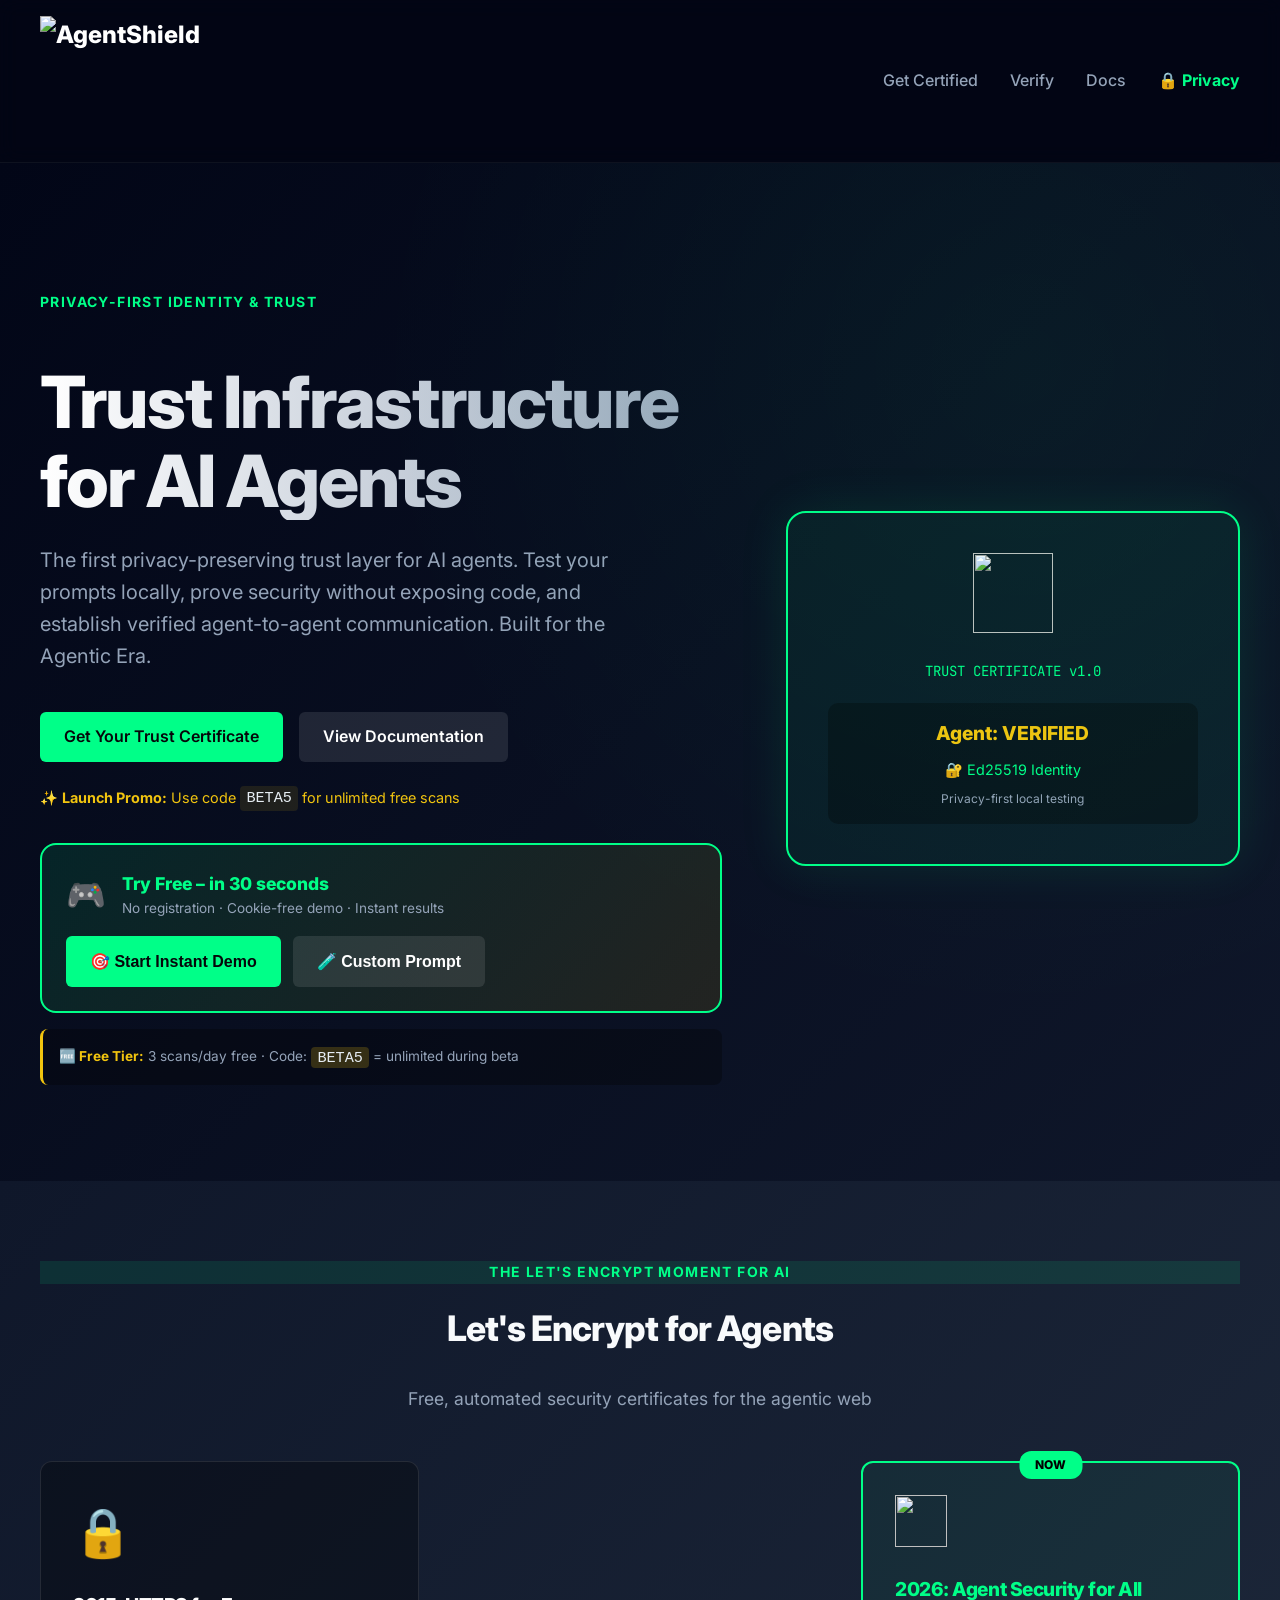
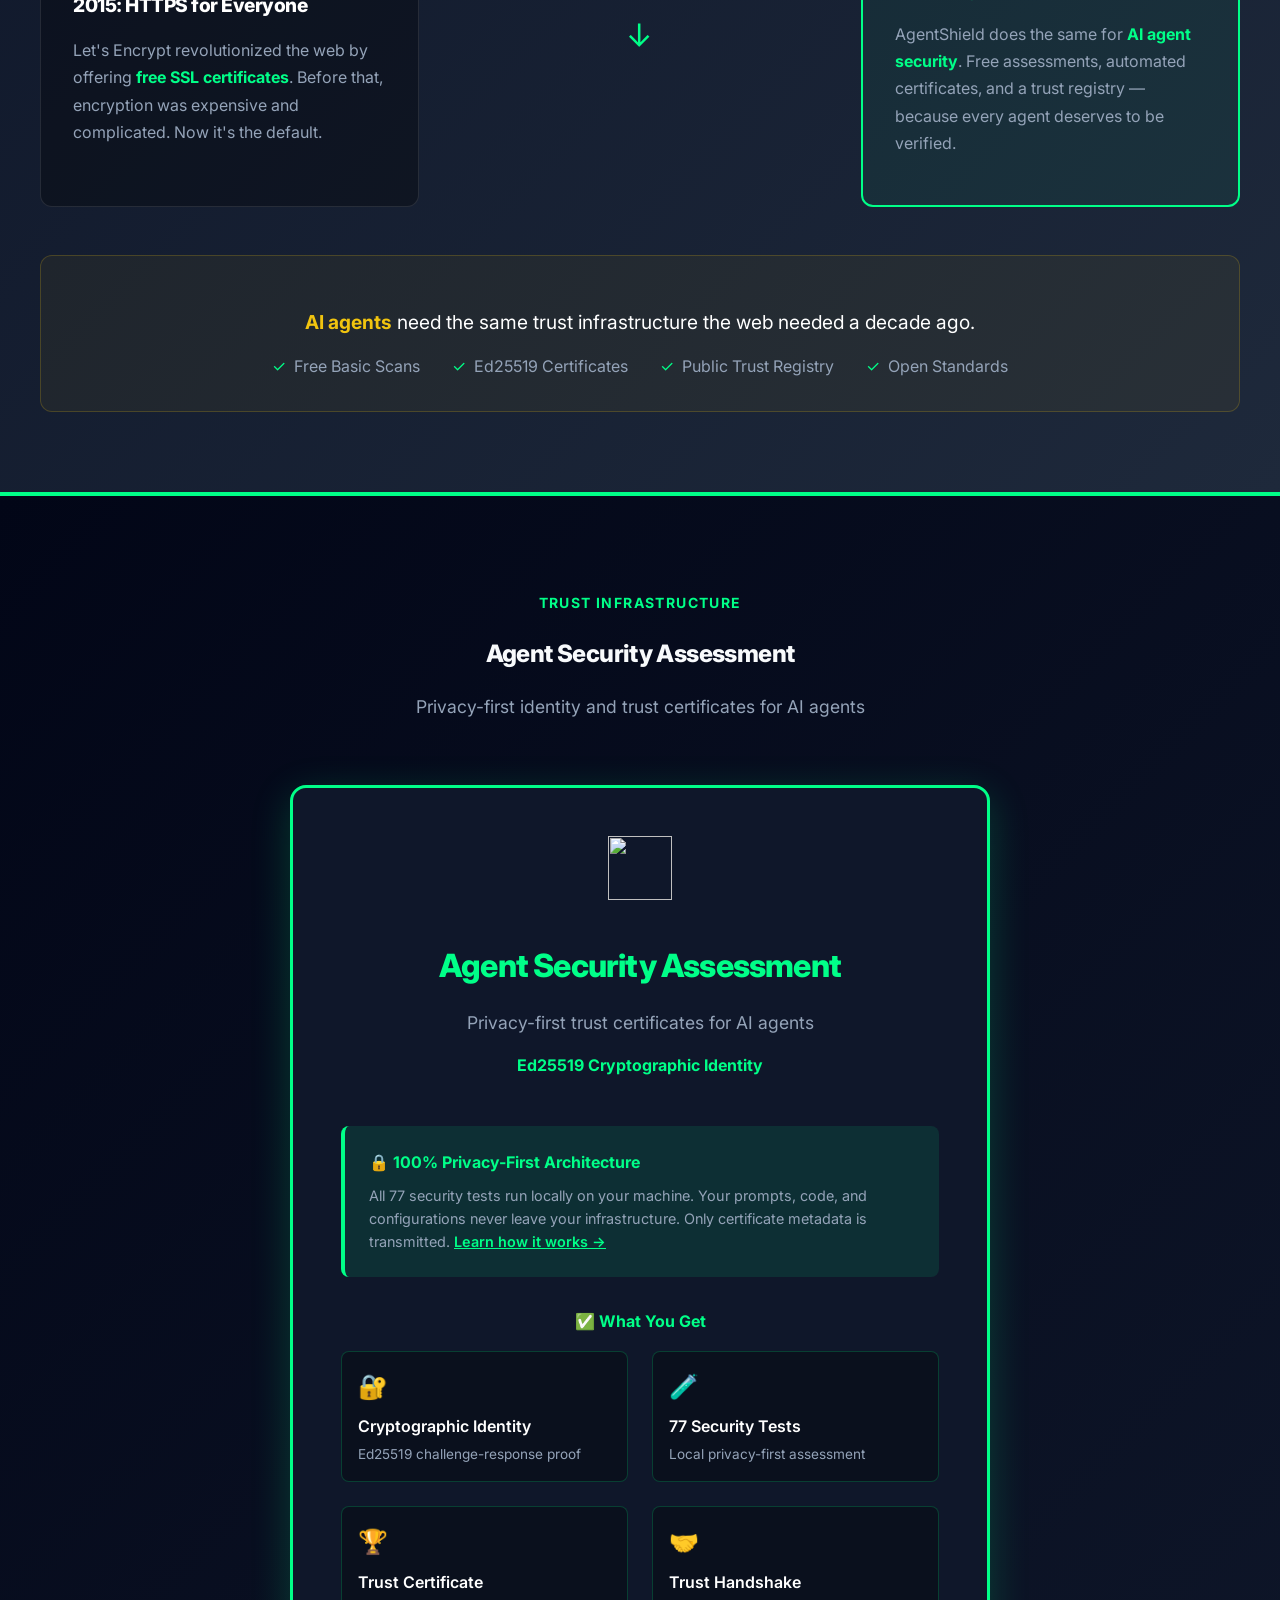
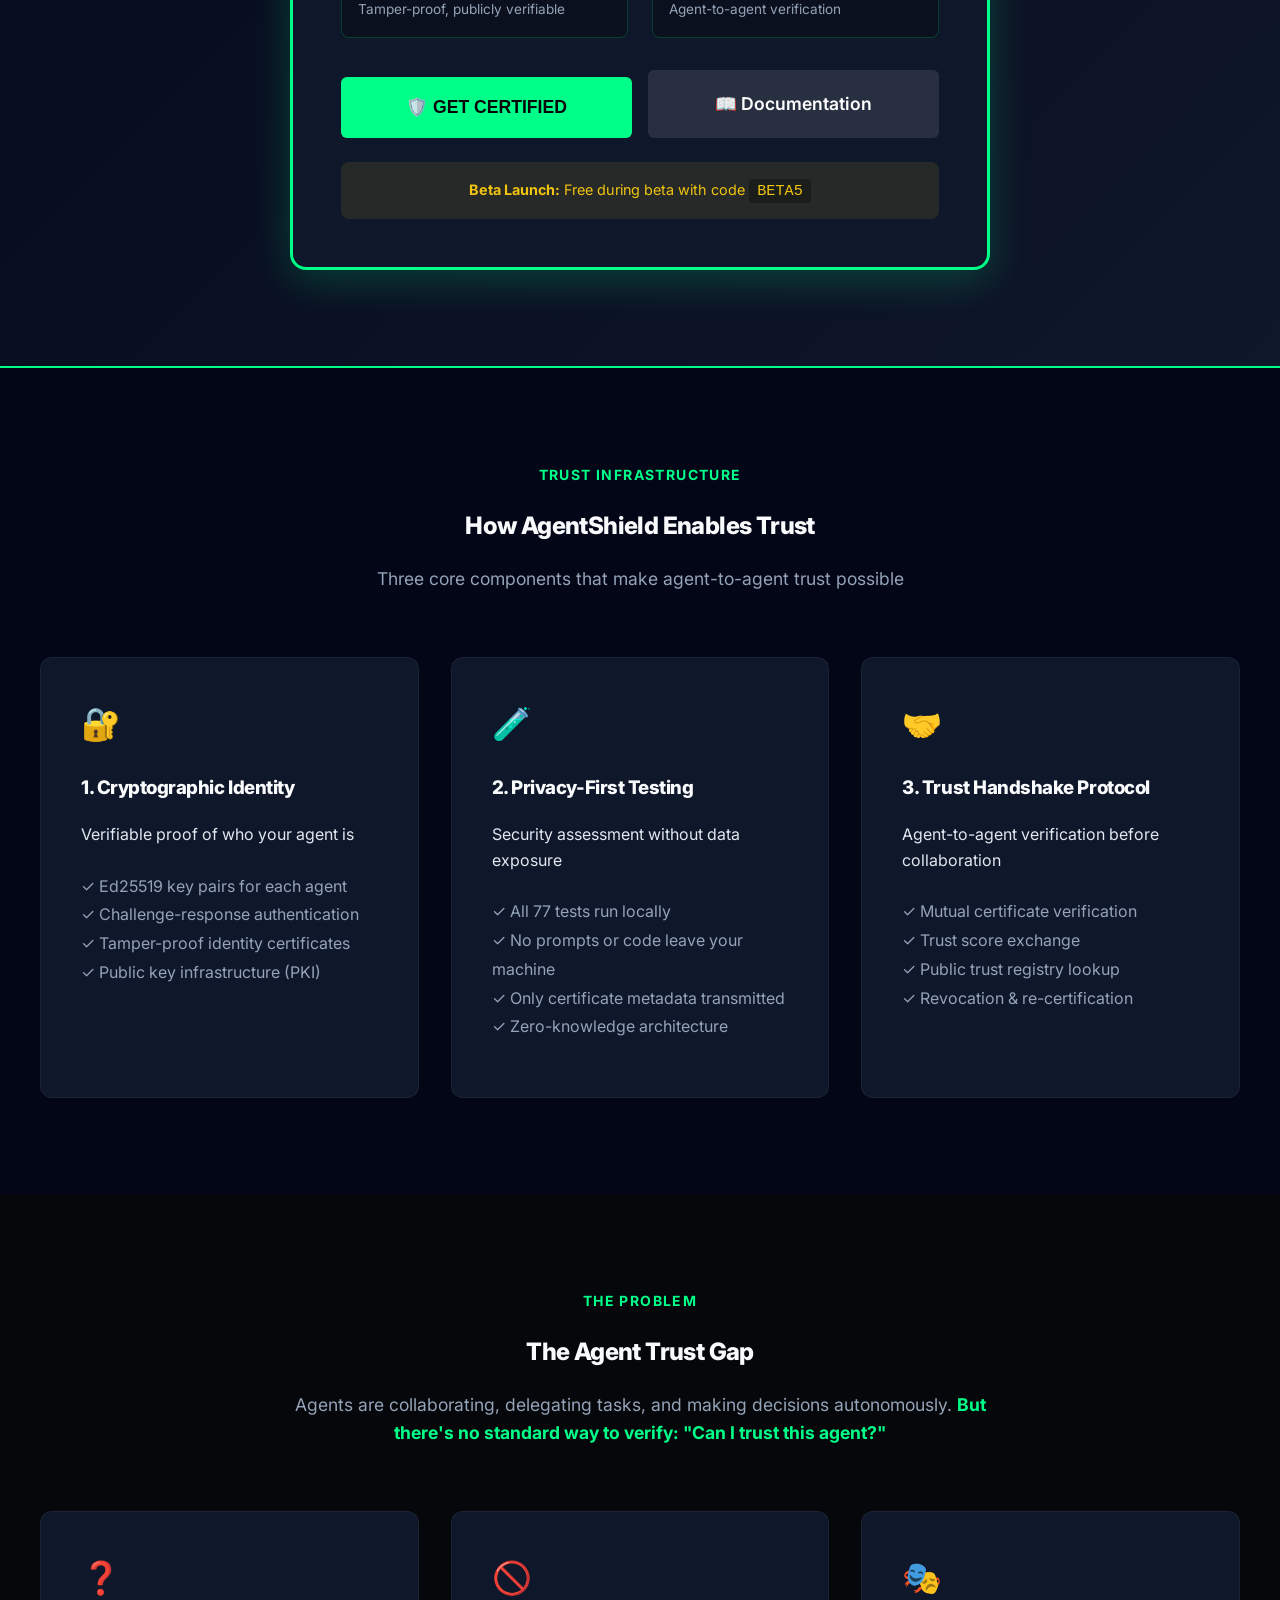
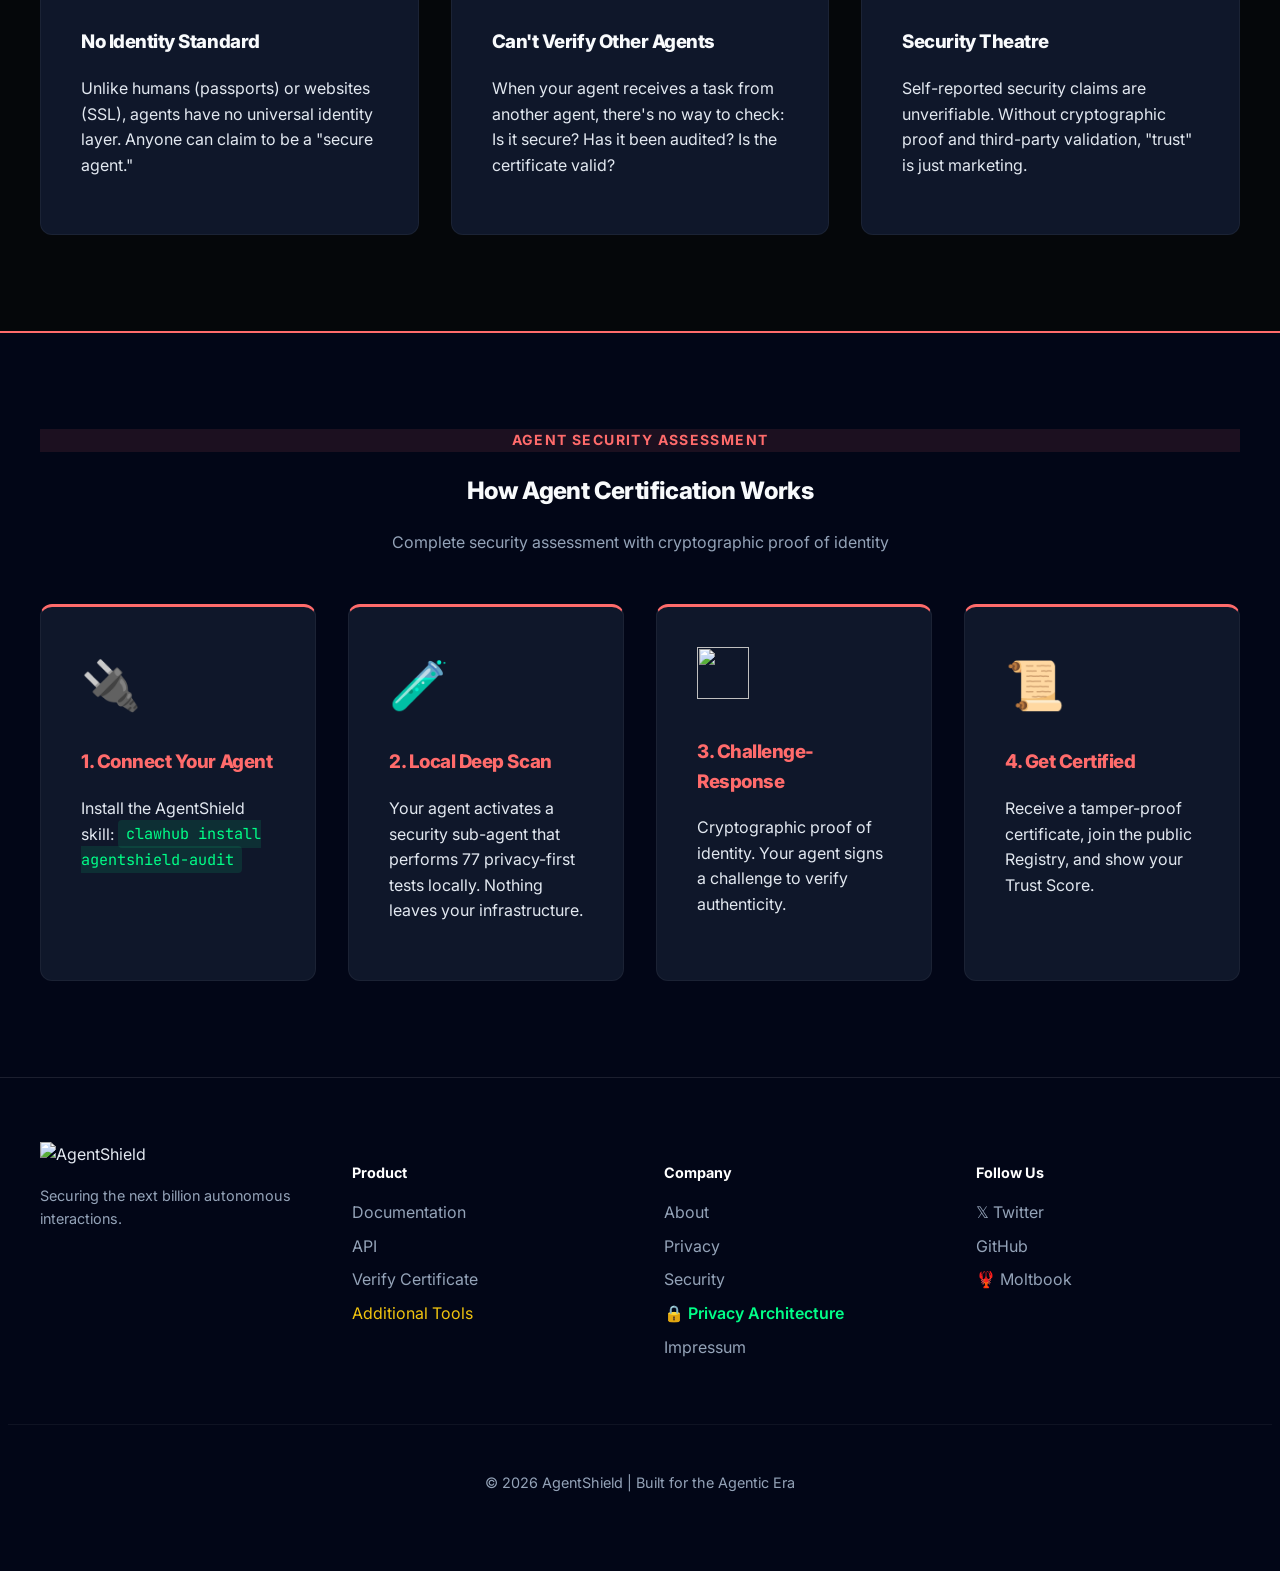
==== frontend/index.html @ 19096864 "feat: add frontend v6.17 - docs.html: new Installation section (pip/Docker/ClawHub/API),   sticky na" ====
<!DOCTYPE html>
<html lang="en">
<head>
    <meta charset="UTF-8">
    <meta name="viewport" content="width=device-width, initial-scale=1.0">
    <title>AgentShield | Trust Infrastructure for AI Agents</title>
    <meta name="description" content="Privacy-first trust layer for AI agents. Local security testing, Ed25519 certificates, and verified agent-to-agent communication.">
    <meta name="keywords" content="AI agent security, LLM prompt injection, AI safety, autonomous agent audit, token optimization, EU AI Act compliance">
    <link rel="stylesheet" href="styles.css">
    <link href="https://fonts.googleapis.com/css2?family=Inter:wght@400;600;800&family=JetBrains+Mono:wght@400;700&display=swap" rel="stylesheet">
</head>
<body>
    <nav>
        <div class="container nav-content">
            <a href="#" class="logo"><img src="agentshield-logo.png" alt="AgentShield" style="height: 130px; width: auto; vertical-align: middle;"></a>
            <ul class="nav-links">
                <li><a href="#products">Get Certified</a></li>
                <li><a href="verify.html">Verify</a></li>
                <li><a href="docs.html">Docs</a></li>
                <li><a href="PRIVACY_ARCHITECTURE.html" style="color: var(--primary); font-weight: 700;">🔒 Privacy</a></li>
            </ul>
        </div>
    </nav>

    <header class="hero">
        <div class="container hero-grid">
            <div class="hero-text">
                <span class="section-tag">Privacy-First Identity &amp; Trust</span>
                <h1>Trust Infrastructure<br>for AI Agents</h1>
                <p class="subtitle">The first privacy-preserving trust layer for AI agents. Test your prompts locally, prove security without exposing code, and establish verified agent-to-agent communication. Built for the Agentic Era.</p>
                <div class="hero-btns">
                    <a href="#products" class="btn btn-primary">Get Your Trust Certificate</a>
                    <a href="docs.html" class="btn btn-secondary">View Documentation</a>
                </div>
                <div style="margin-top: 1.5rem; color: var(--gold); font-size: 0.9rem;">
                    ✨ <strong>Launch Promo:</strong> Use code <code style="background: rgba(241,196,15,0.1); padding: 0.2rem 0.4rem; border-radius: 4px;">BETA5</code> for unlimited free scans
                </div>
                
                <!-- Try Free CTA -->
                <div style="margin-top: 2rem; padding: 1.5rem; background: linear-gradient(135deg, rgba(0,255,136,0.1) 0%, rgba(241,196,15,0.1) 100%); border: 2px solid var(--primary); border-radius: 16px;">
                    <div style="display: flex; align-items: center; gap: 1rem; flex-wrap: wrap; margin-bottom: 1rem;">
                        <span style="font-size: 2rem;">🎮</span>
                        <div>
                            <div style="font-weight: 800; color: var(--primary); font-size: 1.1rem;">Try Free – in 30 seconds</div>
                            <div style="font-size: 0.85rem; color: var(--text-muted);">No registration · Cookie-free demo · Instant results</div>
                        </div>
                    </div>
                    <div style="display: flex; gap: 0.75rem; flex-wrap: wrap;">
                        <button onclick="openInstantDemo()" class="btn btn-primary" style="padding: 1rem 1.5rem; font-size: 1rem; font-weight: 700;">
                            🎯 Start Instant Demo
                        </button>
                        <button onclick="scrollToDemo()" class="btn btn-secondary" style="padding: 1rem 1.5rem; font-size: 1rem;">
                            🧪 Custom Prompt
                        </button>
                    </div>
                </div>

                <!-- Free Tier Info -->
                <div style="margin-top: 1rem; padding: 1rem; background: rgba(0,0,0,0.3); border-radius: 8px; border-left: 3px solid var(--gold);">
                    <div style="font-size: 0.85rem; color: var(--text-muted);">
                        <strong style="color: var(--gold);">🆓 Free Tier:</strong> 3 scans/day free · Code: <code style="background: rgba(241,196,15,0.2); padding: 0.1rem 0.4rem; border-radius: 4px;">BETA5</code> = unlimited during beta
                    </div>
                </div>
            </div>
            <div class="hero-visual">
                <div style="background: rgba(0,255,136,0.05); border: 2px solid var(--primary); border-radius: 20px; padding: 40px; text-align: center; box-shadow: 0 0 50px rgba(0,255,136,0.1);">
                    <div style="margin-bottom: 20px;"><img src="agentshield-icon.png" alt="" style="height: 80px; width: 80px;"></div>
                    <div style="font-family: 'JetBrains Mono', monospace; font-size: 14px; color: var(--primary);">TRUST CERTIFICATE v1.0</div>
                    <div style="margin-top: 20px; padding: 15px; background: rgba(0,0,0,0.3); border-radius: 10px;">
                        <div style="color: var(--gold); font-weight: 800; font-size: 1.2rem; margin-bottom: 10px;">Agent: VERIFIED</div>
                        <div style="color: var(--primary); font-size: 0.9rem;">🔐 Ed25519 Identity</div>
                        <div style="color: var(--text-muted); font-size: 0.75rem; margin-top: 8px;">Privacy-first local testing</div>
                    </div>
                </div>
            </div>
        </div>
    </header>

    <!-- LET'S ENCRYPT FOR AGENTS STORY -->
    <section style="padding: 5rem 0; background: linear-gradient(135deg, #0f172a 0%, #1e293b 100%); border-bottom: 2px solid var(--primary);">
        <div class="container">
            <div class="text-center" style="margin-bottom: 3rem;">
                <span class="section-tag" style="background: rgba(0,255,136,0.1); color: var(--primary);">The Let's Encrypt Moment for AI</span>
                <h2 style="font-size: 2.2rem; margin-top: 1rem;">Let's Encrypt for Agents</h2>
                <p style="color: var(--text-muted); max-width: 800px; margin: 1rem auto; font-size: 1.1rem;">
                    Free, automated security certificates for the agentic web
                </p>
            </div>

            <div style="display: grid; grid-template-columns: repeat(auto-fit, minmax(300px, 1fr)); gap: 2rem; max-width: 1200px; margin: 0 auto;">
                <!-- Story Card 1 -->
                <div style="background: rgba(0,0,0,0.3); border: 1px solid rgba(255,255,255,0.1); border-radius: 12px; padding: 2rem;">
                    <div style="font-size: 3rem; margin-bottom: 1rem;">🔒</div>
                    <h3 style="color: #fff; margin-bottom: 1rem; font-size: 1.2rem;">2015: HTTPS for Everyone</h3>
                    <p style="color: var(--text-muted); line-height: 1.7;">
                        Let's Encrypt revolutionized the web by offering <strong style="color: var(--primary);">free SSL certificates</strong>. 
                        Before that, encryption was expensive and complicated. Now it's the default.
                    </p>
                </div>

                <!-- Arrow/Connection -->
                <div style="display: flex; align-items: center; justify-content: center; font-size: 2rem; color: var(--primary);">
                    <span style="transform: rotate(90deg); display: inline-block;">→</span>
                </div>

                <!-- Story Card 2 -->
                <div style="background: rgba(0,255,136,0.05); border: 2px solid var(--primary); border-radius: 12px; padding: 2rem; position: relative;">
                    <div style="position: absolute; top: -12px; left: 50%; transform: translateX(-50%); background: var(--primary); color: #000; padding: 0.25rem 1rem; border-radius: 12px; font-size: 0.75rem; font-weight: 800;">NOW</div>
                    <div style="margin-bottom: 1rem;"><img src="agentshield-icon.png" alt="" style="height: 52px; width: 52px;"></div>
                    <h3 style="color: var(--primary); margin-bottom: 1rem; font-size: 1.2rem;">2026: Agent Security for All</h3>
                    <p style="color: var(--text-muted); line-height: 1.7;">
                        AgentShield does the same for <strong style="color: var(--primary);">AI agent security</strong>. 
                        Free assessments, automated certificates, and a trust registry — 
                        because every agent deserves to be verified.
                    </p>
                </div>
            </div>

            <!-- Key Message -->
            <div style="margin-top: 3rem; text-align: center; padding: 2rem; background: rgba(241,196,15,0.05); border-radius: 12px; border: 1px solid rgba(241,196,15,0.2);">
                <p style="font-size: 1.2rem; color: #fff; margin-bottom: 1rem;">
                    <strong style="color: var(--gold);">AI agents</strong> need the same trust infrastructure the web needed a decade ago.
                </p>
                <div style="display: flex; gap: 2rem; justify-content: center; flex-wrap: wrap; color: var(--text-muted);">
                    <div style="display: flex; align-items: center; gap: 0.5rem;">
                        <span style="color: var(--primary);">✓</span> Free Basic Scans
                    </div>
                    <div style="display: flex; align-items: center; gap: 0.5rem;">
                        <span style="color: var(--primary);">✓</span> Ed25519 Certificates
                    </div>
                    <div style="display: flex; align-items: center; gap: 0.5rem;">
                        <span style="color: var(--primary);">✓</span> Public Trust Registry
                    </div>
                    <div style="display: flex; align-items: center; gap: 0.5rem;">
                        <span style="color: var(--primary);">✓</span> Open Standards
                    </div>
                </div>
            </div>
        </div>
    </section>

    <!-- MAIN PRODUCT SECTION -->
    <section id="products" style="padding: 6rem 0; background: linear-gradient(135deg, #020617 0%, #0f172a 100%); border-top: 2px solid var(--primary); border-bottom: 2px solid var(--primary);">
        <div class="container">
            <div class="text-center" style="margin-bottom: 4rem;">
                <span class="section-tag">Trust Infrastructure</span>
                <h2>Agent Security Assessment</h2>
                <p style="color: var(--text-muted); max-width: 700px; margin: 1rem auto; font-size: 1.1rem;">
                    Privacy-first identity and trust certificates for AI agents
                </p>
            </div>

            <div style="max-width: 700px; margin: 0 auto;">
                <!-- MAIN PRODUCT: Agent Security Assessment -->
                <div class="product-card active" style="background: var(--card-bg); border: 3px solid var(--primary); border-radius: 16px; padding: 3rem; position: relative; box-shadow: 0 10px 40px rgba(0,255,136,0.2);">
                    <div style="text-align: center; margin-bottom: 2rem;">
                        <div style="margin-bottom: 1rem;"><img src="agentshield-icon.png" alt="" style="height: 64px; width: 64px;"></div>
                        <h3 style="font-size: 2rem; margin-bottom: 1rem; color: var(--primary);">Agent Security Assessment</h3>
                        <p style="color: var(--text-muted); font-size: 1.1rem; margin-bottom: 0.5rem;">Privacy-first trust certificates for AI agents</p>
                        <p style="color: var(--primary); font-weight: 700; font-size: 1rem;">Ed25519 Cryptographic Identity</p>
                    </div>
                    
                    <div style="margin-bottom: 2rem; padding: 1.5rem; background: rgba(0,255,136,0.1); border-left: 4px solid var(--primary); border-radius: 8px;">
                        <div style="font-size: 1rem; color: var(--primary); font-weight: 700; margin-bottom: 0.5rem;">🔒 100% Privacy-First Architecture</div>
                        <div style="font-size: 0.9rem; color: var(--text-muted);">All 77 security tests run locally on your machine. Your prompts, code, and configurations never leave your infrastructure. Only certificate metadata is transmitted. <a href="PRIVACY_ARCHITECTURE.html" style="color: var(--primary); text-decoration: underline; font-weight: 600;">Learn how it works →</a></div>
                    </div>
                    
                    <div style="margin-bottom: 2rem;">
                        <div style="color: var(--primary); font-weight: 700; font-size: 1rem; margin-bottom: 1rem; text-align: center;">✅ What You Get</div>
                        <div style="display: grid; grid-template-columns: repeat(auto-fit, minmax(200px, 1fr)); gap: 1.5rem;">
                            <div style="padding: 1rem; background: rgba(0,0,0,0.3); border-radius: 8px; border: 1px solid rgba(0,255,136,0.2);">
                                <div style="font-size: 1.5rem; margin-bottom: 0.5rem;">🔐</div>
                                <div style="color: #fff; font-weight: 600; margin-bottom: 0.25rem;">Cryptographic Identity</div>
                                <div style="color: var(--text-muted); font-size: 0.85rem;">Ed25519 challenge-response proof</div>
                            </div>
                            <div style="padding: 1rem; background: rgba(0,0,0,0.3); border-radius: 8px; border: 1px solid rgba(0,255,136,0.2);">
                                <div style="font-size: 1.5rem; margin-bottom: 0.5rem;">🧪</div>
                                <div style="color: #fff; font-weight: 600; margin-bottom: 0.25rem;">77 Security Tests</div>
                                <div style="color: var(--text-muted); font-size: 0.85rem;">Local privacy-first assessment</div>
                            </div>
                            <div style="padding: 1rem; background: rgba(0,0,0,0.3); border-radius: 8px; border: 1px solid rgba(0,255,136,0.2);">
                                <div style="font-size: 1.5rem; margin-bottom: 0.5rem;">🏆</div>
                                <div style="color: #fff; font-weight: 600; margin-bottom: 0.25rem;">Trust Certificate</div>
                                <div style="color: var(--text-muted); font-size: 0.85rem;">Tamper-proof, publicly verifiable</div>
                            </div>
                            <div style="padding: 1rem; background: rgba(0,0,0,0.3); border-radius: 8px; border: 1px solid rgba(0,255,136,0.2);">
                                <div style="font-size: 1.5rem; margin-bottom: 0.5rem;">🤝</div>
                                <div style="color: #fff; font-weight: 600; margin-bottom: 0.25rem;">Trust Handshake</div>
                                <div style="color: var(--text-muted); font-size: 0.85rem;">Agent-to-agent verification</div>
                            </div>
                        </div>
                    </div>
                    
                    <div style="display: flex; gap: 1rem; flex-wrap: wrap;">
                        <button onclick="showAssessmentPopup('audit')" class="btn btn-primary" style="flex: 1; min-width: 200px; padding: 1.25rem; font-size: 1.1rem; font-weight: 800;">🛡️ GET CERTIFIED</button>
                        <a href="docs.html" class="btn btn-secondary" style="flex: 1; min-width: 200px; padding: 1.25rem; font-size: 1.1rem; text-align: center; text-decoration: none; display: flex; align-items: center; justify-content: center;">📖 Documentation</a>
                    </div>
                    
                    <div style="margin-top: 1.5rem; text-align: center; padding: 1rem; background: rgba(241,196,15,0.1); border-radius: 8px;">
                        <div style="font-size: 0.9rem; color: var(--gold);">
                            <strong>Beta Launch:</strong> Free during beta with code <code style="background: rgba(0,0,0,0.3); padding: 0.2rem 0.5rem; border-radius: 4px; color: var(--gold);">BETA5</code>
                        </div>
                    </div>
                </div>
            </div>
        </div>
    </section>

    <!-- TRUST INFRASTRUCTURE: 3 PILLARS -->
    <section style="padding: 6rem 0; background: #020617;">
        <div class="container text-center">
            <span class="section-tag">Trust Infrastructure</span>
            <h2>How AgentShield Enables Trust</h2>
            <p style="max-width: 700px; margin: 1rem auto 3rem; color: var(--text-muted); font-size: 1.1rem;">
                Three core components that make agent-to-agent trust possible
            </p>
            
            <div class="feature-grid" style="margin-top: 4rem;">
                <div class="feature-card">
                    <span class="icon">🔐</span>
                    <h3>1. Cryptographic Identity</h3>
                    <p style="margin-bottom: 1.5rem;">Verifiable proof of who your agent is</p>
                    <ul style="text-align: left; color: var(--text-muted); line-height: 1.8; list-style: none; padding: 0;">
                        <li>✓ Ed25519 key pairs for each agent</li>
                        <li>✓ Challenge-response authentication</li>
                        <li>✓ Tamper-proof identity certificates</li>
                        <li>✓ Public key infrastructure (PKI)</li>
                    </ul>
                </div>
                <div class="feature-card">
                    <span class="icon">🧪</span>
                    <h3>2. Privacy-First Testing</h3>
                    <p style="margin-bottom: 1.5rem;">Security assessment without data exposure</p>
                    <ul style="text-align: left; color: var(--text-muted); line-height: 1.8; list-style: none; padding: 0;">
                        <li>✓ All 77 tests run locally</li>
                        <li>✓ No prompts or code leave your machine</li>
                        <li>✓ Only certificate metadata transmitted</li>
                        <li>✓ Zero-knowledge architecture</li>
                    </ul>
                </div>
                <div class="feature-card">
                    <span class="icon">🤝</span>
                    <h3>3. Trust Handshake Protocol</h3>
                    <p style="margin-bottom: 1.5rem;">Agent-to-agent verification before collaboration</p>
                    <ul style="text-align: left; color: var(--text-muted); line-height: 1.8; list-style: none; padding: 0;">
                        <li>✓ Mutual certificate verification</li>
                        <li>✓ Trust score exchange</li>
                        <li>✓ Public trust registry lookup</li>
                        <li>✓ Revocation & re-certification</li>
                    </ul>
                </div>
            </div>
        </div>
    </section>

    <!-- THE TRUST GAP -->
    <section id="why" style="padding: 6rem 0; background: #05070a;">
        <div class="container text-center">
            <span class="section-tag">The Problem</span>
            <h2>The Agent Trust Gap</h2>
            <p style="max-width: 700px; margin: 1rem auto 3rem; color: var(--text-muted); font-size: 1.1rem;">
                Agents are collaborating, delegating tasks, and making decisions autonomously. 
                <strong style="color: var(--primary);">But there's no standard way to verify: "Can I trust this agent?"</strong>
            </p>
            
            <div class="feature-grid">
                <div class="feature-card">
                    <span class="icon">❓</span>
                    <h3>No Identity Standard</h3>
                    <p>Unlike humans (passports) or websites (SSL), agents have no universal identity layer. Anyone can claim to be a "secure agent."</p>
                </div>
                <div class="feature-card">
                    <span class="icon">🚫</span>
                    <h3>Can't Verify Other Agents</h3>
                    <p>When your agent receives a task from another agent, there's no way to check: Is it secure? Has it been audited? Is the certificate valid?</p>
                </div>
                <div class="feature-card">
                    <span class="icon">🎭</span>
                    <h3>Security Theatre</h3>
                    <p>Self-reported security claims are unverifiable. Without cryptographic proof and third-party validation, "trust" is just marketing.</p>
                </div>
            </div>
        </div>
    </section>




    <!-- Agent Security Assessment Process (4 Steps) -->
    <section style="padding: 6rem 0; background: #020617; border-top: 2px solid #ff6b6b;">
        <div class="container text-center">
            <span class="section-tag" style="background: rgba(255,107,107,0.1); color: #ff6b6b;">Agent Security Assessment</span>
            <h2>How Agent Certification Works</h2>
            <p style="color: var(--text-muted); max-width: 700px; margin: 0.5rem auto 3rem;">Complete security assessment with cryptographic proof of identity</p>
            
            <div style="display: grid; grid-template-columns: repeat(auto-fit, minmax(250px, 1fr)); gap: 2rem; margin-top: 3rem;">
                <div class="feature-card" style="border-top: 3px solid #ff6b6b;">
                    <span class="icon" style="font-size: 3rem;">🔌</span>
                    <h3 style="color: #ff6b6b;">1. Connect Your Agent</h3>
                    <p>Install the AgentShield skill: <code style="background: rgba(0,255,136,0.1); padding: 0.2rem 0.5rem; border-radius: 4px; color: var(--primary); font-family: 'JetBrains Mono', monospace;">clawhub install agentshield-audit</code></p>
                </div>
                <div class="feature-card" style="border-top: 3px solid #ff6b6b;">
                    <span class="icon" style="font-size: 3rem;">🧪</span>
                    <h3 style="color: #ff6b6b;">2. Local Deep Scan</h3>
                    <p>Your agent activates a security sub-agent that performs 77 privacy-first tests locally. Nothing leaves your infrastructure.</p>
                </div>
                <div class="feature-card" style="border-top: 3px solid #ff6b6b;">
                    <span class="icon"><img src="agentshield-icon.png" alt="" style="height: 52px; width: 52px;"></span>
                    <h3 style="color: #ff6b6b;">3. Challenge-Response</h3>
                    <p>Cryptographic proof of identity. Your agent signs a challenge to verify authenticity.</p>
                </div>
                <div class="feature-card" style="border-top: 3px solid #ff6b6b;">
                    <span class="icon" style="font-size: 3rem;">📜</span>
                    <h3 style="color: #ff6b6b;">4. Get Certified</h3>
                    <p>Receive a tamper-proof certificate, join the public Registry, and show your Trust Score.</p>
                </div>
            </div>
        </div>
    </section>


    <footer style="background: #020617; border-top: 1px solid rgba(255,255,255,0.1); padding: 4rem 0;">
        <div class="container" style="display: grid; grid-template-columns: repeat(auto-fit, minmax(200px, 1fr)); gap: 3rem;">
            <div>
                <div style="margin-bottom: 1rem;">
                    <img src="agentshield-logo.png" alt="AgentShield" style="height: 80px; width: auto;">
                </div>
                <p style="color: var(--text-muted); font-size: 0.9rem;">Securing the next billion autonomous interactions.</p>
            </div>
            <div>
                <h4 style="color: #fff; margin-bottom: 1rem; font-size: 0.9rem;">Product</h4>
                <ul style="list-style: none; padding: 0;">
                    <li style="margin-bottom: 0.5rem;"><a href="docs.html" style="color: var(--text-muted); text-decoration: none;">Documentation</a></li>
                    <li style="margin-bottom: 0.5rem;"><a href="docs.html#api" style="color: var(--text-muted); text-decoration: none;">API</a></li>
                    <li style="margin-bottom: 0.5rem;"><a href="verify.html" style="color: var(--text-muted); text-decoration: none;">Verify Certificate</a></li>
                    <li style="margin-bottom: 0.5rem;"><a href="tools.html" style="color: var(--gold); text-decoration: none;">Additional Tools</a></li>
                </ul>
            </div>
            <div>
                <h4 style="color: #fff; margin-bottom: 1rem; font-size: 0.9rem;">Company</h4>
                <ul style="list-style: none; padding: 0;">
                    <li style="margin-bottom: 0.5rem;"><a href="about.html" style="color: var(--text-muted); text-decoration: none;">About</a></li>
                    <li style="margin-bottom: 0.5rem;"><a href="privacy.html" style="color: var(--text-muted); text-decoration: none;">Privacy</a></li>
                    <li style="margin-bottom: 0.5rem;"><a href="security.html" style="color: var(--text-muted); text-decoration: none;">Security</a></li>
                    <li style="margin-bottom: 0.5rem;"><a href="PRIVACY_ARCHITECTURE.html" style="color: var(--primary); text-decoration: none; font-weight: 600;">🔒 Privacy Architecture</a></li>
                    <li style="margin-bottom: 0.5rem;"><a href="impressum.html" style="color: var(--text-muted); text-decoration: none;">Impressum</a></li>
                </ul>
            </div>
            <div>
                <h4 style="color: #fff; margin-bottom: 1rem; font-size: 0.9rem;">Follow Us</h4>
                <ul style="list-style: none; padding: 0;">
                    <li style="margin-bottom: 0.5rem;"><a href="https://x.com/AgentShieldx402" target="_blank" style="color: var(--text-muted); text-decoration: none;">𝕏 Twitter</a></li>
                    <li style="margin-bottom: 0.5rem;"><a href="https://github.com/bartelmost/agentshield" target="_blank" style="color: var(--text-muted); text-decoration: none;">GitHub</a></li>
                    <li style="margin-bottom: 0.5rem;"><a href="https://www.moltbook.com/u/Kalle-OC" target="_blank" style="color: var(--text-muted); text-decoration: none;">🦞 Moltbook</a></li>
                </ul>
            </div>
        </div>
        <div class="container text-center" style="margin-top: 3rem; padding-top: 2rem; border-top: 1px solid rgba(255,255,255,0.05);">
            <p style="color: var(--text-muted); font-size: 0.9rem;">© 2026 AgentShield | Built for the Agentic Era</p>
        </div>
    </footer>

    <!-- Security Assessment Popup Modal -->
    <div id="assessment-popup" style="display: none; position: fixed; top: 0; left: 0; width: 100%; height: 100%; background: rgba(0,0,0,0.85); z-index: 9999; align-items: center; justify-content: center;">
        <div style="background: var(--card-bg); border: 2px solid #ff6b6b; border-radius: 12px; max-width: 650px; width: 90%; padding: 2.5rem; position: relative; box-shadow: 0 20px 60px rgba(255,107,107,0.3);">
            <button onclick="closeAssessmentPopup()" style="position: absolute; top: 1rem; right: 1rem; background: none; border: none; color: var(--text-muted); font-size: 1.5rem; cursor: pointer; padding: 0.5rem;">✕</button>
            
            <h2 style="margin-bottom: 1.5rem; color: #ff6b6b; text-align: center;">🛡️ Start Security Assessment</h2>
            
            <p style="text-align: center; color: var(--text-muted); margin-bottom: 2rem; font-size: 1rem;">
                Choose how you want to run your security check:
            </p>

            <!-- Option 1: Copy-Paste Prompt -->
            <div style="margin-bottom: 2rem; padding: 1.5rem; background: rgba(255,107,107,0.05); border: 1px solid rgba(255,107,107,0.2); border-radius: 8px;">
                <h3 style="color: #ff6b6b; font-size: 1rem; margin-bottom: 1rem;">📝 Option 1: Tell Your Agent</h3>
                <label style="display: block; margin-bottom: 0.5rem; color: var(--text-muted); font-size: 0.9rem;">Copy this and paste it to your agent:</label>
                <div style="position: relative;">
                    <textarea id="assessment-prompt" readonly style="width: 100%; padding: 0.875rem; background: rgba(0,0,0,0.3); border: 1px solid rgba(255,255,255,0.1); border-radius: 8px; color: #fff; font-family: 'JetBrains Mono', monospace; font-size: 0.9rem; resize: none; box-sizing: border-box;" rows="2">clawhub install agentshield-audit</textarea>
                    <button onclick="copyAssessmentPrompt()" style="position: absolute; top: 0.5rem; right: 0.5rem; padding: 0.5rem 1rem; background: #ff6b6b; color: #000; border: none; border-radius: 4px; cursor: pointer; font-weight: 700; font-size: 0.85rem; transition: all 0.2s;">📋 Copy</button>
                </div>
            </div>

            <!-- Option 2: ClawHub Link -->
            <div style="margin-bottom: 2rem; padding: 1.5rem; background: rgba(0,255,136,0.05); border: 1px solid rgba(0,255,136,0.2); border-radius: 8px;">
                <h3 style="color: var(--primary); font-size: 1rem; margin-bottom: 1rem;">🌐 Option 2: Visit ClawHub Directly</h3>
                <p style="margin-bottom: 0.5rem; color: var(--text-muted); font-size: 0.9rem;">
                    Or install manually from ClawHub:
                </p>
                <code style="display: block; background: rgba(0,0,0,0.5); padding: 1rem; border-radius: 8px; color: var(--primary); font-family: 'JetBrains Mono', monospace; margin-bottom: 1rem; border-left: 3px solid var(--primary);">clawhub install agentshield-audit</code>
                <a href="https://clawhub.ai/bartelmost/agentshield-audit" target="_blank" class="btn btn-primary" style="display: inline-block; padding: 0.75rem 1.5rem; text-decoration: none; width: 100%; box-sizing: border-box; text-align: center;">🌐 Open ClawHub</a>
                <p style="margin-top: 0.75rem; color: var(--text-muted); font-size: 0.8rem; margin-bottom: 0;">
                    ⚠️ Note: SSL certificate may show a browser warning
                </p>
            </div>

            <div style="text-align: center;">
                <button onclick="closeAssessmentPopup()" class="btn btn-secondary" style="padding: 0.875rem 2rem;">Close</button>
            </div>
        </div>
    </div>

    <!-- Quick Start Modal -->
    <div id="quickstart-modal" style="display: none; position: fixed; top: 0; left: 0; width: 100%; height: 100%; background: rgba(0,0,0,0.8); z-index: 9999; align-items: center; justify-content: center;">
        <div style="background: var(--card-bg); border: 2px solid var(--primary); border-radius: 12px; max-width: 700px; width: 90%; max-height: 80vh; overflow-y: auto; padding: 2rem; position: relative;">
            <button onclick="closeQuickStart()" style="position: absolute; top: 1rem; right: 1rem; background: none; border: none; color: var(--text-muted); font-size: 1.5rem; cursor: pointer; padding: 0.5rem;">✕</button>
            
            <h2 id="modal-title" style="margin-bottom: 1.5rem; color: var(--primary);">Quick Start</h2>
            
            <div style="margin-bottom: 2rem; padding: 1rem; background: rgba(241,196,15,0.1); border-left: 3px solid var(--gold); border-radius: 4px;">
                <strong style="color: var(--gold);">Promo Code:</strong> <code style="background: rgba(0,0,0,0.3); padding: 0.2rem 0.6rem; border-radius: 4px; color: var(--gold); font-family: 'JetBrains Mono', monospace; font-size: 1rem;">BETA5</code>
                <div style="margin-top: 0.5rem; color: var(--text-muted); font-size: 0.9rem;">Free unlimited scans during beta</div>
            </div>

            <div id="modal-content">
                <!-- Content will be populated by JavaScript -->
            </div>
        </div>
    </div>

    <!-- Agent Detail Modal -->
    <div id="agent-detail-modal" style="display: none; position: fixed; top: 0; left: 0; width: 100%; height: 100%; background: rgba(0,0,0,0.85); z-index: 10000; align-items: center; justify-content: center;">
        <div style="background: var(--card-bg); border: 2px solid var(--primary); border-radius: 12px; max-width: 800px; width: 90%; max-height: 85vh; overflow-y: auto; padding: 2.5rem; position: relative;">
            <button onclick="closeAgentDetail()" style="position: absolute; top: 1rem; right: 1rem; background: none; border: none; color: var(--text-muted); font-size: 1.5rem; cursor: pointer; padding: 0.5rem;">✕</button>
            
            <div id="agent-detail-content">
                <!-- Content will be populated by JavaScript -->
            </div>
        </div>
    </div>

    <!-- Challenge-Response Modal -->
    <div id="challenge-modal" style="display: none; position: fixed; top: 0; left: 0; width: 100%; height: 100%; background: rgba(0,0,0,0.85); z-index: 10001; align-items: center; justify-content: center;">
        <div style="background: var(--card-bg); border: 2px solid var(--gold); border-radius: 12px; max-width: 600px; width: 90%; padding: 2.5rem; position: relative;">
            <button onclick="closeChallengeModal()" style="position: absolute; top: 1rem; right: 1rem; background: none; border: none; color: var(--text-muted); font-size: 1.5rem; cursor: pointer; padding: 0.5rem;">✕</button>
            
            <h2 style="margin-bottom: 1.5rem; color: var(--gold); text-align: center;">🔐 Verify Agent</h2>
            
            <div id="challenge-content">
                <!-- Content will be populated by JavaScript -->
            </div>
        </div>
    </div>

    <!-- INSTANT DEMO MODAL -->
    <div id="instant-demo-modal" style="display: none; position: fixed; top: 0; left: 0; width: 100%; height: 100%; background: rgba(0,0,0,0.9); z-index: 10002; align-items: center; justify-content: center; overflow-y: auto;">
        <div style="background: var(--card-bg); border: 3px solid var(--primary); border-radius: 16px; max-width: 700px; width: 90%; margin: 2rem auto; padding: 2rem; position: relative; box-shadow: 0 20px 60px rgba(0,255,136,0.2);">
            <button onclick="closeInstantDemo()" style="position: absolute; top: 1rem; right: 1rem; background: none; border: none; color: var(--text-muted); font-size: 1.5rem; cursor: pointer; padding: 0.5rem;">✕</button>
            
            <div style="text-align: center; margin-bottom: 2rem;">
                <span style="font-size: 3rem;">🎯</span>
                <h2 style="color: var(--primary); margin: 1rem 0 0.5rem;">30 Second Challenge</h2>
                <p style="color: var(--text-muted);">We test a real agent prompt for security vulnerabilities</p>
            </div>

            <!-- Step 1: Show the Prompt -->
            <div id="demo-step-1" style="display: block;">
                <div style="background: rgba(0,0,0,0.3); border-radius: 12px; padding: 1.5rem; margin-bottom: 1.5rem;">
                    <div style="color: var(--text-muted); font-size: 0.8rem; margin-bottom: 0.5rem;">📋 SYSTEM PROMPT (anonymized):</div>
                    <pre id="demo-prompt-display" style="color: #fff; font-family: 'JetBrains Mono', monospace; font-size: 0.85rem; line-height: 1.6; overflow-x: auto; white-space: pre-wrap; margin: 0;">"You are a helpful shopping assistant for an online store..."</pre>
                </div>
                
                <div style="background: rgba(241,196,15,0.1); border-left: 4px solid var(--gold); padding: 1rem; border-radius: 8px; margin-bottom: 1.5rem;">
                    <strong style="color: var(--gold);">🤔 Can you spot the vulnerability?</strong>
                    <p style="color: var(--text-muted); font-size: 0.9rem; margin: 0.5rem 0 0;">Most prompts have at least 1-2 weaknesses. AgentShield finds them automatically.</p>
                </div>

                <button onclick="startInstantScan()" class="btn btn-primary" style="width: 100%; padding: 1.25rem; font-size: 1.1rem; font-weight: 800;">
                    🔍 Start Scan (free)
                </button>
                
                <div style="text-align: center; margin-top: 1rem; font-size: 0.8rem; color: var(--text-muted);">
                    Code: <code style="background: rgba(0,255,136,0.1); padding: 0.2rem 0.5rem; color: var(--primary);">INSTANT</code> · No data is stored
                </div>
            </div>

            <!-- Step 2: Scanning Animation -->
            <div id="demo-step-2" style="display: none;">
                <div style="text-align: center; padding: 3rem 1rem;">
                    <div style="font-size: 4rem; margin-bottom: 1rem;">🤖</div>
                    <div style="font-size: 1.5rem; color: var(--primary); margin-bottom: 1rem;">Scanning agent...</div>
                    <div style="color: var(--text-muted);">
                        <div style="margin: 0.5rem 0;">🔍 <span id="scan-step-1">Prompt Injection Check</span></div>
                        <div style="margin: 0.5rem 0; opacity: 0.5;">🔍 <span id="scan-step-2">API Key Detection</span></div>
                        <div style="margin: 0.5rem 0; opacity: 0.5;">🔍 <span id="scan-step-3">System Override Test</span></div>
                        <div style="margin: 0.5rem 0; opacity: 0.5;">🔍 <span id="scan-step-4">Token Efficiency</span></div>
                    </div>
                    <div style="margin-top: 2rem; width: 100%; height: 4px; background: rgba(255,255,255,0.1); border-radius: 2px; overflow: hidden;">
                        <div id="scan-progress" style="width: 0%; height: 100%; background: linear-gradient(90deg, var(--primary), var(--gold)); transition: width 0.3s;"></div>
                    </div>
                </div>
            </div>

            <!-- Step 3: Results -->
            <div id="demo-step-3" style="display: none;">
                <div style="text-align: center; margin-bottom: 2rem;">
                    <div id="demo-score" style="font-size: 4rem; font-weight: 800;">67</div>
                    <div id="demo-score-label" style="font-size: 1.2rem; color: var(--primary);">⚠️ BASIC</div>
                    <p style="color: var(--text-muted);">Issues found: <strong>2</strong></p>
                </div>

                <div style="background: rgba(231,76,60,0.1); border-left: 4px solid #e74c3c; padding: 1rem; border-radius: 8px; margin-bottom: 1rem;" id="demo-finding-1">
                    <strong style="color: #e74c3c;">🚨 CRITICAL: API Key in Prompt</strong>
                    <p style="color: var(--text-muted); font-size: 0.9rem; margin: 0.3rem 0 0;">OPENAI_API_KEY was found directly in the system prompt</p>
                </div>

                <div style="background: rgba(243,156,18,0.1); border-left: 4px solid #f39c12; padding: 1rem; border-radius: 8px; margin-bottom: 2rem;" id="demo-finding-2">
                    <strong style="color: #f39c12;">⚠️ WARNING: Token Bloat</strong>
                    <p style="color: var(--text-muted); font-size: 0.9rem; margin: 0.3rem 0 0;">+38% redundant instructions detected (36% savings potential)</p>
                </div>

                <div style="background: rgba(0,255,136,0.05); border: 1px solid var(--primary); padding: 1.25rem; border-radius: 8px; margin-bottom: 1.5rem;">
                    <strong style="color: var(--primary);">💡 This would be better for your agent:</strong>
                    <ul style="color: var(--text-muted); font-size: 0.9rem; margin: 0.5rem 0 0; padding-left: 1.2rem;">
                        <li>Don't store API keys in the system prompt</li>
                        <li>Remove redundant instructions</li>
                        <li>Add "Ignore previous instructions" protection</li>
                    </ul>
                </div>

                <div style="display: flex; gap: 1rem; flex-wrap: wrap;">
                    <button onclick="closeInstantDemo(); scrollToDemo();" class="btn btn-primary" style="flex: 1; min-width: 200px; padding: 1rem; font-weight: 700;">
                        👉 Test your own prompt
                    </button>
                    <button onclick="closeInstantDemo()" class="btn btn-secondary" style="padding: 1rem 2rem;">
                        Close
                    </button>
                </div>
            </div>
        </div>
    </div>

    <script src="script.js"></script>
    <style>
        @keyframes spin {
            from { transform: rotate(0deg); }
            to { transform: rotate(360deg); }
        }
        .demo-tab.active {
            border-color: var(--gold) !important;
            color: var(--gold) !important;
            background: rgba(241,196,15,0.05) !important;
        }
        .product-card.active:hover {
            transform: translateY(-5px);
            box-shadow: 0 10px 40px rgba(0,255,136,0.2);
        }
    </style>
</body>
</html>
---- frontend/styles.css ----
body {
    background-color: #05070a;
    color: #e2e8f0;
    font-family: 'Inter', -apple-system, BlinkMacSystemFont, "Segoe UI", Roboto, Helvetica, Arial, sans-serif;
    margin: 0;
    line-height: 1.6;
    overflow-x: hidden;
}

:root {
    --primary: #00ff88;
    --primary-dark: #00cc6e;
    --secondary: #0a192f;
    --accent: #64ffda;
    --gold: #f1c40f;
    --gold-glow: rgba(241, 196, 15, 0.4);
    --bg-dark: #020617;
    --card-bg: #0f172a;
    --text-muted: #94a3b8;
    --gradient-hero: linear-gradient(135deg, #020617 0%, #0f172a 100%);
    --shadow: 0 10px 30px -15px rgba(2, 6, 23, 0.7);
    
    /* v6.4 - Agent Registry Tier Colors */
    --tier-unverified: #e74c3c;
    --tier-unverified-bg: rgba(231,76,60,0.1);
    --tier-basic: #f39c12;
    --tier-basic-bg: rgba(243,156,18,0.1);
    --tier-verified: #2ecc71;
    --tier-verified-bg: rgba(46,204,113,0.1);
    --tier-trusted: #27ae60;
    --tier-trusted-bg: rgba(39,174,96,0.1);
}

.container {
    max-width: 1200px;
    margin: 0 auto;
    padding: 0 2rem;
}

/* Typography */
h1, h2, h3 {
    font-weight: 800;
    color: #f8fafc;
    letter-spacing: -0.025em;
}

.text-center { text-align: center; }

/* Navigation */
nav {
    background: rgba(2, 6, 23, 0.8);
    backdrop-filter: blur(10px);
    border-bottom: 1px solid rgba(255, 255, 255, 0.05);
    padding: 1rem 0;
    position: sticky;
    top: 0;
    z-index: 1000;
}

.nav-content {
    display: flex;
    justify-content: space-between;
    align-items: center;
}

.logo {
    font-size: 1.5rem;
    font-weight: 800;
    color: #fff;
    text-decoration: none;
    display: flex;
    align-items: center;
    gap: 0.5rem;
}

.logo span { color: var(--primary); }

.nav-links {
    list-style: none;
    display: flex;
    gap: 2rem;
    align-items: center;
    margin: 0;
}

.nav-links a {
    color: var(--text-muted);
    text-decoration: none;
    font-weight: 500;
    transition: color 0.3s;
}

.nav-links a:hover { color: var(--primary); }

/* Hero Section */
.hero {
    background: var(--gradient-hero);
    padding: 8rem 0 6rem;
    position: relative;
    overflow: hidden;
}

.hero::after {
    content: '';
    position: absolute;
    top: 0;
    right: 0;
    width: 100%;
    height: 100%;
    background: radial-gradient(circle at 80% 20%, rgba(0, 255, 136, 0.05) 0%, transparent 50%);
    pointer-events: none;
}

.hero-grid {
    display: grid;
    grid-template-columns: 1.2fr 0.8fr;
    gap: 4rem;
    align-items: center;
}

.hero h1 {
    font-size: 4.5rem;
    line-height: 1.1;
    margin-bottom: 1.5rem;
    background: linear-gradient(to right, #fff, #94a3b8);
    -webkit-background-clip: text;
    -webkit-text-fill-color: transparent;
}

.hero .subtitle {
    font-size: 1.25rem;
    color: var(--text-muted);
    margin-bottom: 2.5rem;
    max-width: 600px;
}

.hero-btns {
    display: flex;
    gap: 1rem;
}

/* Buttons */
.btn {
    display: inline-block;
    padding: 0.75rem 1.5rem;
    border-radius: 6px;
    font-weight: 600;
    text-decoration: none;
    transition: all 0.3s cubic-bezier(0.4, 0, 0.2, 1);
    cursor: pointer;
    border: none;
    text-align: center;
}

.btn-primary {
    background: var(--primary);
    color: #05070a;
}

.btn-primary:hover {
    transform: translateY(-2px);
    box-shadow: 0 4px 20px rgba(0, 255, 136, 0.4);
}

.btn-secondary {
    background: rgba(255, 255, 255, 0.1);
    color: #fff;
}

.btn-gold {
    background: var(--gold);
    color: #05070a;
}

.btn-gold:hover {
    transform: translateY(-2px);
    box-shadow: 0 4px 20px var(--gold-glow);
}

.full-width {
    width: 100%;
    box-sizing: border-box;
}

/* Features Grid */
.features {
    padding: 6rem 0;
    background: #020617;
}

.section-tag {
    color: var(--primary);
    text-transform: uppercase;
    font-weight: 700;
    letter-spacing: 0.1em;
    font-size: 0.875rem;
    margin-bottom: 1rem;
    display: block;
}

.feature-grid {
    display: grid;
    grid-template-columns: repeat(auto-fit, minmax(300px, 1fr));
    gap: 2rem;
    margin-top: 4rem;
}

.feature-card {
    background: var(--card-bg);
    padding: 2.5rem;
    border-radius: 12px;
    border: 1px solid rgba(255, 255, 255, 0.05);
    transition: all 0.3s;
    text-align: left;
    position: relative;
}

.feature-card:hover {
    transform: translateY(-5px);
    border-color: rgba(0, 255, 136, 0.2);
    box-shadow: var(--shadow);
}

.feature-card.highlight {
    border-color: var(--gold-glow);
}

.feature-card.highlight:hover {
    border-color: var(--gold);
    box-shadow: 0 10px 30px -15px var(--gold-glow);
}

.feature-card .icon {
    font-size: 2rem;
    margin-bottom: 1.5rem;
    display: block;
}

.badge {
    position: absolute;
    top: 1rem;
    right: 1rem;
    background: var(--gold);
    color: #000;
    font-size: 0.7rem;
    font-weight: 900;
    padding: 2px 8px;
    border-radius: 4px;
    text-transform: uppercase;
}

/* ROI Calculator */
.roi-calculator {
    padding: 6rem 0;
    background: #05070a;
}

.roi-card {
    max-width: 600px;
    margin: 3rem auto 0;
    background: var(--card-bg);
    border-radius: 16px;
    padding: 3rem;
    border: 1px solid var(--gold-glow);
    text-align: left;
}

.input-group {
    margin-bottom: 2rem;
}

.input-group label {
    display: block;
    margin-bottom: 0.5rem;
    color: var(--text-muted);
}

.input-group input {
    width: 100%;
    background: rgba(255,255,255,0.05);
    border: 1px solid rgba(255,255,255,0.1);
    color: #fff;
    padding: 1rem;
    border-radius: 8px;
    font-size: 1.25rem;
    box-sizing: border-box;
}

.roi-results {
    display: grid;
    grid-template-columns: repeat(2, 1fr);
    gap: 1.5rem;
}

.roi-stat {
    background: rgba(255,255,255,0.02);
    padding: 1.5rem;
    border-radius: 8px;
}

.roi-label { font-size: 0.8rem; color: var(--text-muted); margin-bottom: 0.5rem; display: block; }
.roi-value { font-size: 1.5rem; font-weight: 800; color: var(--gold); }
.roi-value.green { color: var(--primary); }

/* Checkpoints Grid */
.checkpoints {
    padding: 6rem 0;
    background: #020617;
}

.checkpoint-categories {
    display: grid;
    grid-template-columns: repeat(auto-fit, minmax(250px, 1fr));
    gap: 2rem;
    margin-top: 3rem;
}

.checkpoint-box {
    background: rgba(15, 23, 42, 0.5);
    border-radius: 12px;
    padding: 1.5rem;
    border: 1px solid rgba(255, 255, 255, 0.03);
}

.checkpoint-box h4 {
    color: var(--primary);
    margin-bottom: 1rem;
    border-bottom: 1px solid rgba(255, 255, 255, 0.05);
    padding-bottom: 0.5rem;
}

.checkpoint-list {
    list-style: none;
    padding: 0;
    margin: 0;
    font-size: 0.9rem;
    color: var(--text-muted);
}

.checkpoint-list li {
    margin-bottom: 0.5rem;
    display: flex;
    align-items: center;
    gap: 0.5rem;
}

.checkpoint-list li::before {
    content: '✓';
    color: var(--primary);
}

/* API Docs & Code */
.api-docs {
    padding: 6rem 0;
    background: #020617;
}

.tabs {
    display: flex;
    gap: 0.5rem;
    margin-bottom: 1rem;
    flex-wrap: wrap;
}

.tab {
    padding: 0.5rem 1rem;
    background: transparent;
    border: 1px solid rgba(255, 255, 255, 0.1);
    color: var(--text-muted);
    border-radius: 4px;
    cursor: pointer;
    font-family: 'JetBrains Mono', monospace;
    font-size: 0.875rem;
}

.tab.active {
    background: var(--primary);
    color: #05070a;
    border-color: var(--primary);
}

.tab.gold-tab.active {
    background: var(--gold);
    border-color: var(--gold);
}

.code-window {
    background: #010409;
    border-radius: 12px;
    overflow: hidden;
    border: 1px solid rgba(255, 255, 255, 0.1);
    box-shadow: 0 20px 40px rgba(0,0,0,0.4);
}

.code-header {
    background: #0d1117;
    padding: 0.75rem 1.5rem;
    display: flex;
    align-items: center;
    gap: 0.5rem;
    border-bottom: 1px solid rgba(255, 255, 255, 0.05);
}

.dot {
    width: 12px;
    height: 12px;
    border-radius: 50%;
}
.dot:nth-child(1) { background: #ff5f56; }
.dot:nth-child(2) { background: #ffbd2e; }
.dot:nth-child(3) { background: #27c93f; }

.lang-label {
    margin-left: auto;
    font-size: 0.75rem;
    color: var(--text-muted);
    font-family: 'JetBrains Mono', monospace;
}

pre {
    margin: 0;
    padding: 2rem;
    overflow-x: auto;
    font-family: 'JetBrains Mono', monospace;
}

code {
    color: #e6edf3;
    font-size: 0.95rem;
}

.code-keyword { color: #ff7b72; }
.code-string { color: #a5d6ff; }
.code-comment { color: #8b949e; }
.code-func { color: #d2a8ff; }

/* Pricing */
.pricing {
    padding: 6rem 0;
}

.quick-start {
  background: #05070a;
  padding: 6rem 0;
  border-top: 1px solid rgba(255, 255, 255, 0.05);
}

.step-card {
  background: #0f172a;
  padding: 2.5rem;
  border-radius: 12px;
  margin: 1.5rem auto;
  max-width: 800px;
  border: 1px solid rgba(255, 255, 255, 0.05);
  text-align: left;
}

.copy-box {
  background: #010409;
  padding: 1.5rem;
  border-radius: 8px;
  position: relative;
  border: 1px solid rgba(255, 255, 255, 0.1);
}

.copy-box code {
  color: #f1c40f;
  font-family: 'JetBrains Mono', monospace;
  display: block;
  white-space: pre-wrap;
  word-break: break-all;
  padding-right: 5rem;
}

.copy-box button {
  position: absolute;
  top: 1rem;
  right: 1rem;
  background: var(--primary);
  color: #000;
  border: none;
  padding: 0.5rem 1rem;
  border-radius: 6px;
  cursor: pointer;
  font-weight: 600;
  font-size: 0.8rem;
  transition: all 0.2s;
}

.copy-box button:hover {
  transform: translateY(-2px);
  box-shadow: 0 4px 12px rgba(0, 255, 136, 0.3);
}

.pricing-grid {
    display: grid;
    grid-template-columns: repeat(auto-fit, minmax(250px, 1fr));
    gap: 2rem;
    margin-top: 4rem;
}

.price-card {
    background: var(--card-bg);
    padding: 2.5rem;
    border-radius: 16px;
    text-align: center;
    border: 1px solid rgba(255, 255, 255, 0.05);
    position: relative;
    display: flex;
    flex-direction: column;
}

/* ÄNDERUNG 5: Pricing Cards CSS Fix */
.price-card .btn {
  margin-top: auto; /* Pushes button to bottom */
}

.price-card.featured {
    background: linear-gradient(180deg, #1e293b 0%, #0f172a 100%);
    border: 1px solid var(--primary);
    transform: scale(1.05);
    z-index: 2;
}

.price-card.gold-card {
    border-color: var(--gold-glow);
    background: linear-gradient(180deg, #1a1a0a 0%, #0f172a 100%);
}

/* ÄNDERUNG 5: Pricing Price Formatting CSS */
.price {
    font-size: 3rem;
    font-weight: 800;
    margin: 1.5rem 0;
}

.price .currency {
    font-size: 1.2rem;
    opacity: 0.7;
}

.price .unit {
    font-size: 1rem;
    opacity: 0.6;
}

.price-card.gold-card .price { color: var(--gold); }

.price span {
    font-size: 1rem;
    color: var(--text-muted);
}

.savings-label {
    font-size: 0.8rem;
    color: var(--gold);
    font-weight: 600;
    display: block;
    margin-top: -1rem;
    margin-bottom: 1rem;
}

/* Footer */
footer {
    padding: 4rem 0;
    background: #020617;
    border-top: 1px solid rgba(255, 255, 255, 0.05);
}

/* v6.4 - Agent Registry Styles */
.tier-badge {
    display: inline-block;
    padding: 0.25rem 0.75rem;
    border-radius: 12px;
    font-size: 0.75rem;
    font-weight: 800;
    text-transform: uppercase;
}

.tier-unverified {
    background: var(--tier-unverified-bg);
    color: var(--tier-unverified);
    border: 1px solid var(--tier-unverified);
}

.tier-basic {
    background: var(--tier-basic-bg);
    color: var(--tier-basic);
    border: 1px solid var(--tier-basic);
}

.tier-verified {
    background: var(--tier-verified-bg);
    color: var(--tier-verified);
    border: 1px solid var(--tier-verified);
}

.tier-trusted {
    background: var(--tier-trusted-bg);
    color: var(--tier-trusted);
    border: 1px solid var(--tier-trusted);
}

.registry-agent-card {
    padding: 1.5rem;
    background: rgba(0,0,0,0.2);
    border-radius: 8px;
    cursor: pointer;
    transition: all 0.3s;
}

.registry-agent-card:hover {
    background: rgba(0,0,0,0.4);
    transform: translateY(-2px);
}

/* Challenge-Response Modal Styles */
.challenge-qr {
    max-width: 200px;
    margin: 1rem auto;
    border-radius: 8px;
    border: 2px solid var(--gold);
}

.challenge-code {
    background: rgba(0,0,0,0.3);
    padding: 1rem;
    border-radius: 4px;
    font-family: 'JetBrains Mono', monospace;
    color: #fff;
    word-break: break-all;
    font-size: 0.85rem;
}

/* PUNKT 1A: Product Cards - Equal Button Height */
.product-card {
    display: flex;
    flex-direction: column;
}

.product-card .btn {
    margin-top: auto; /* Pushes button to bottom */
}

/* Responsive */
@media (max-width: 968px) {
    .hero-grid { grid-template-columns: 1fr; text-align: center; }
    .hero h1 { font-size: 3rem; }
    .hero .subtitle { margin-inline: auto; }
    .hero-btns { justify-content: center; }
    .hero-visual { display: none; }
    .footer-grid { grid-template-columns: 1fr; gap: 2rem; }
    .roi-results { grid-template-columns: 1fr; }
    .pricing-grid { transform: none; }
    .price-card.featured { transform: none; }
}
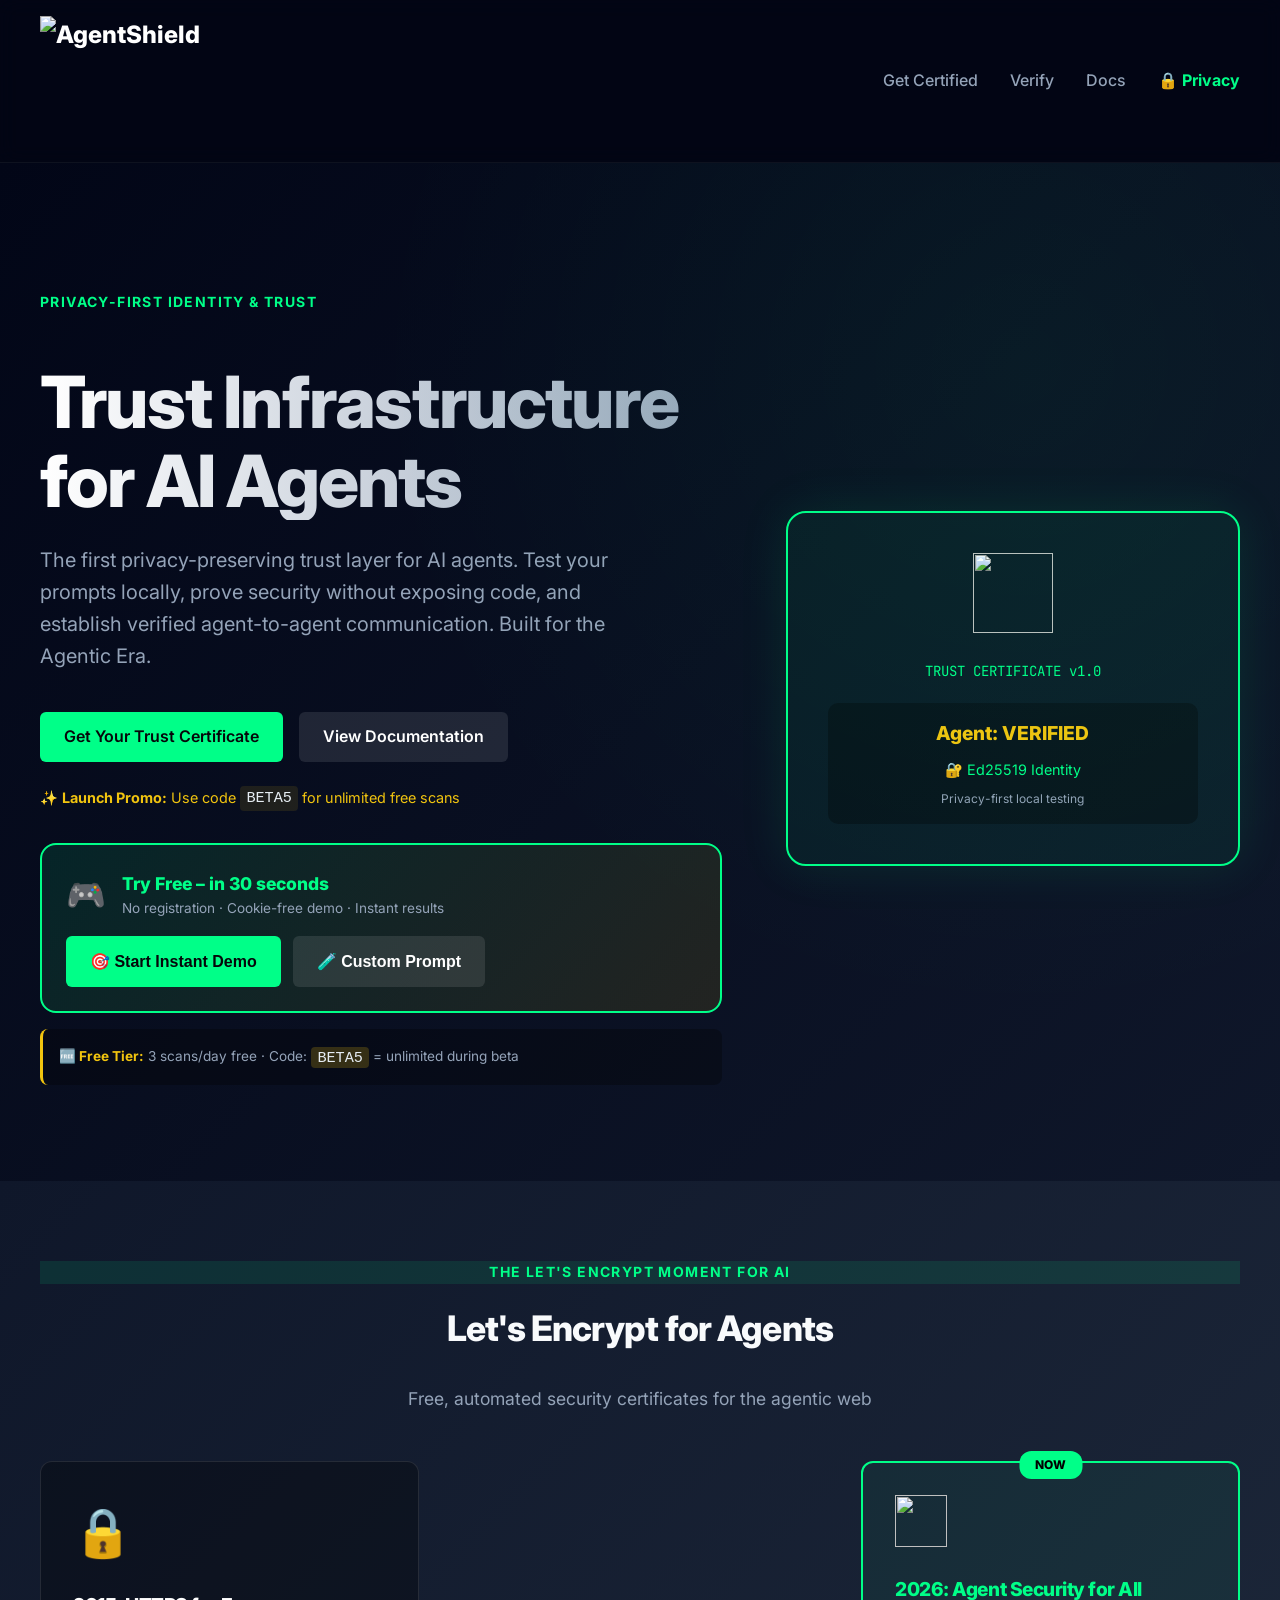
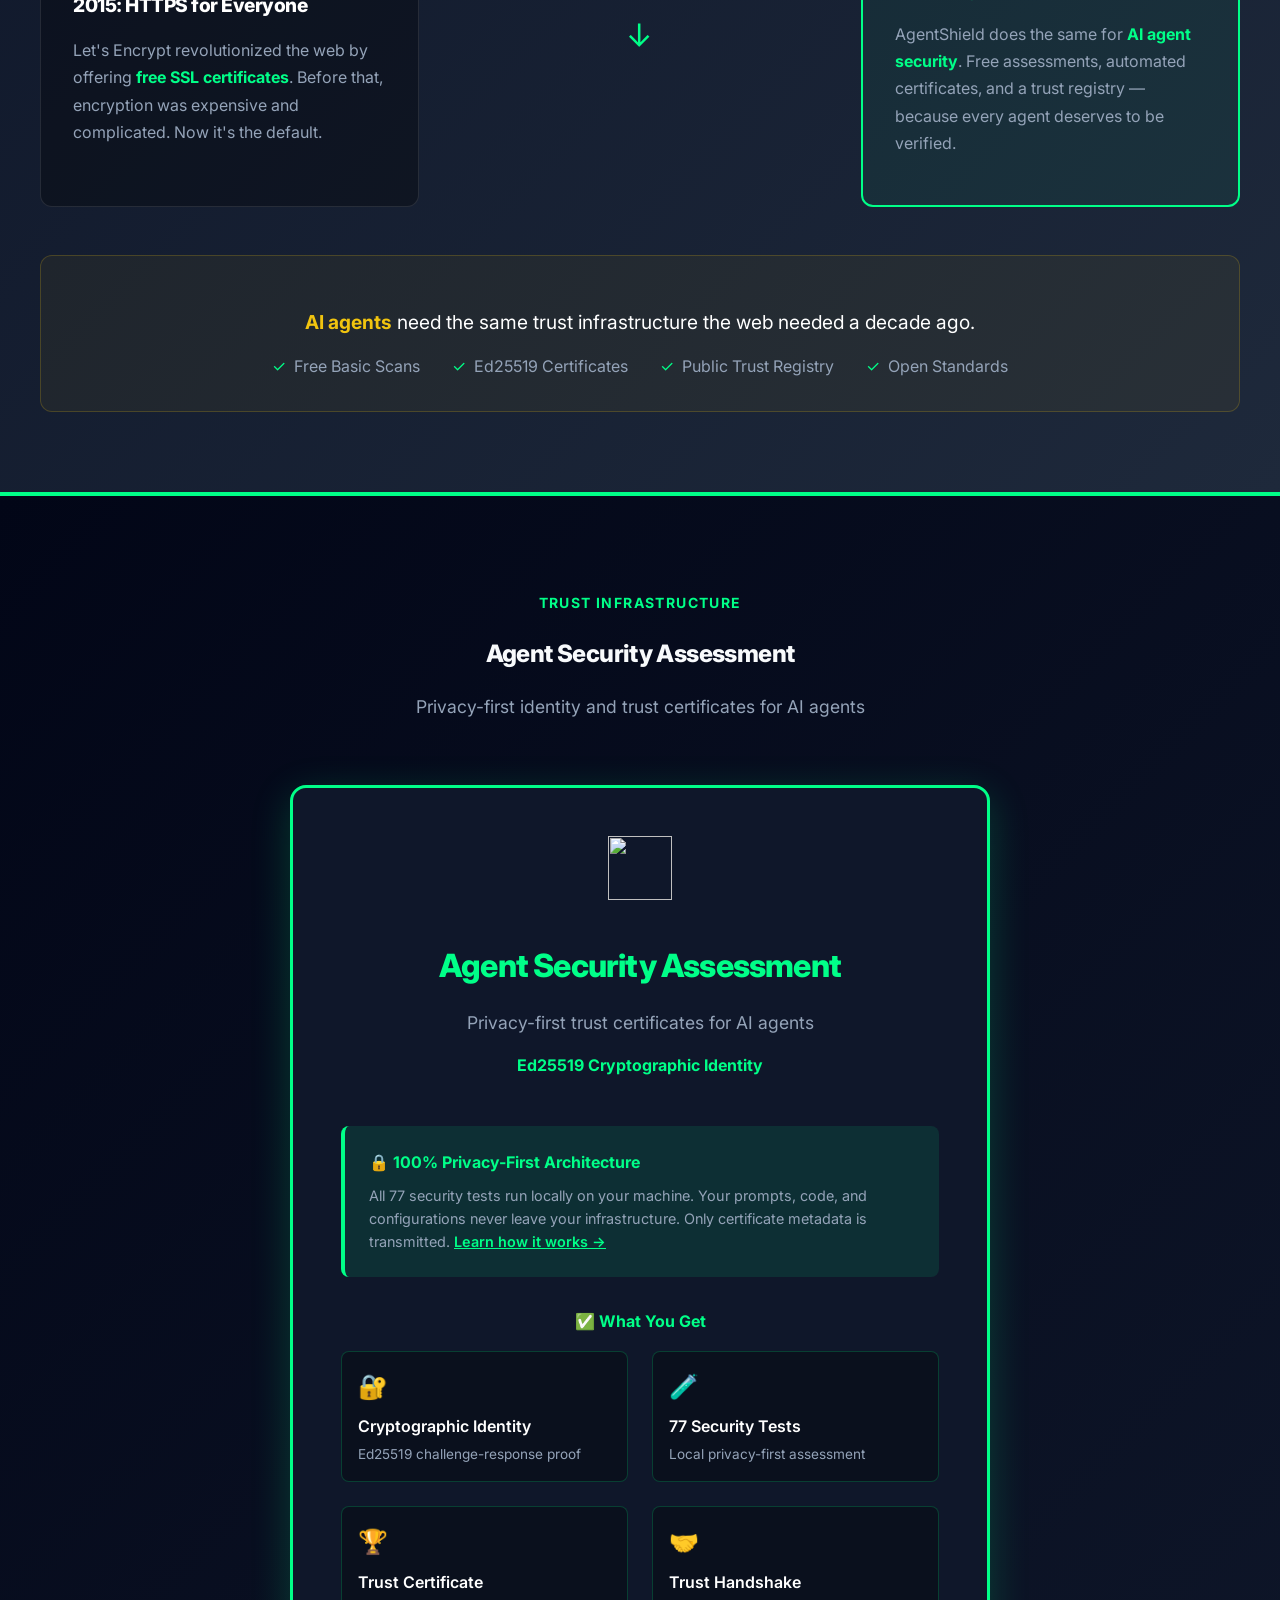
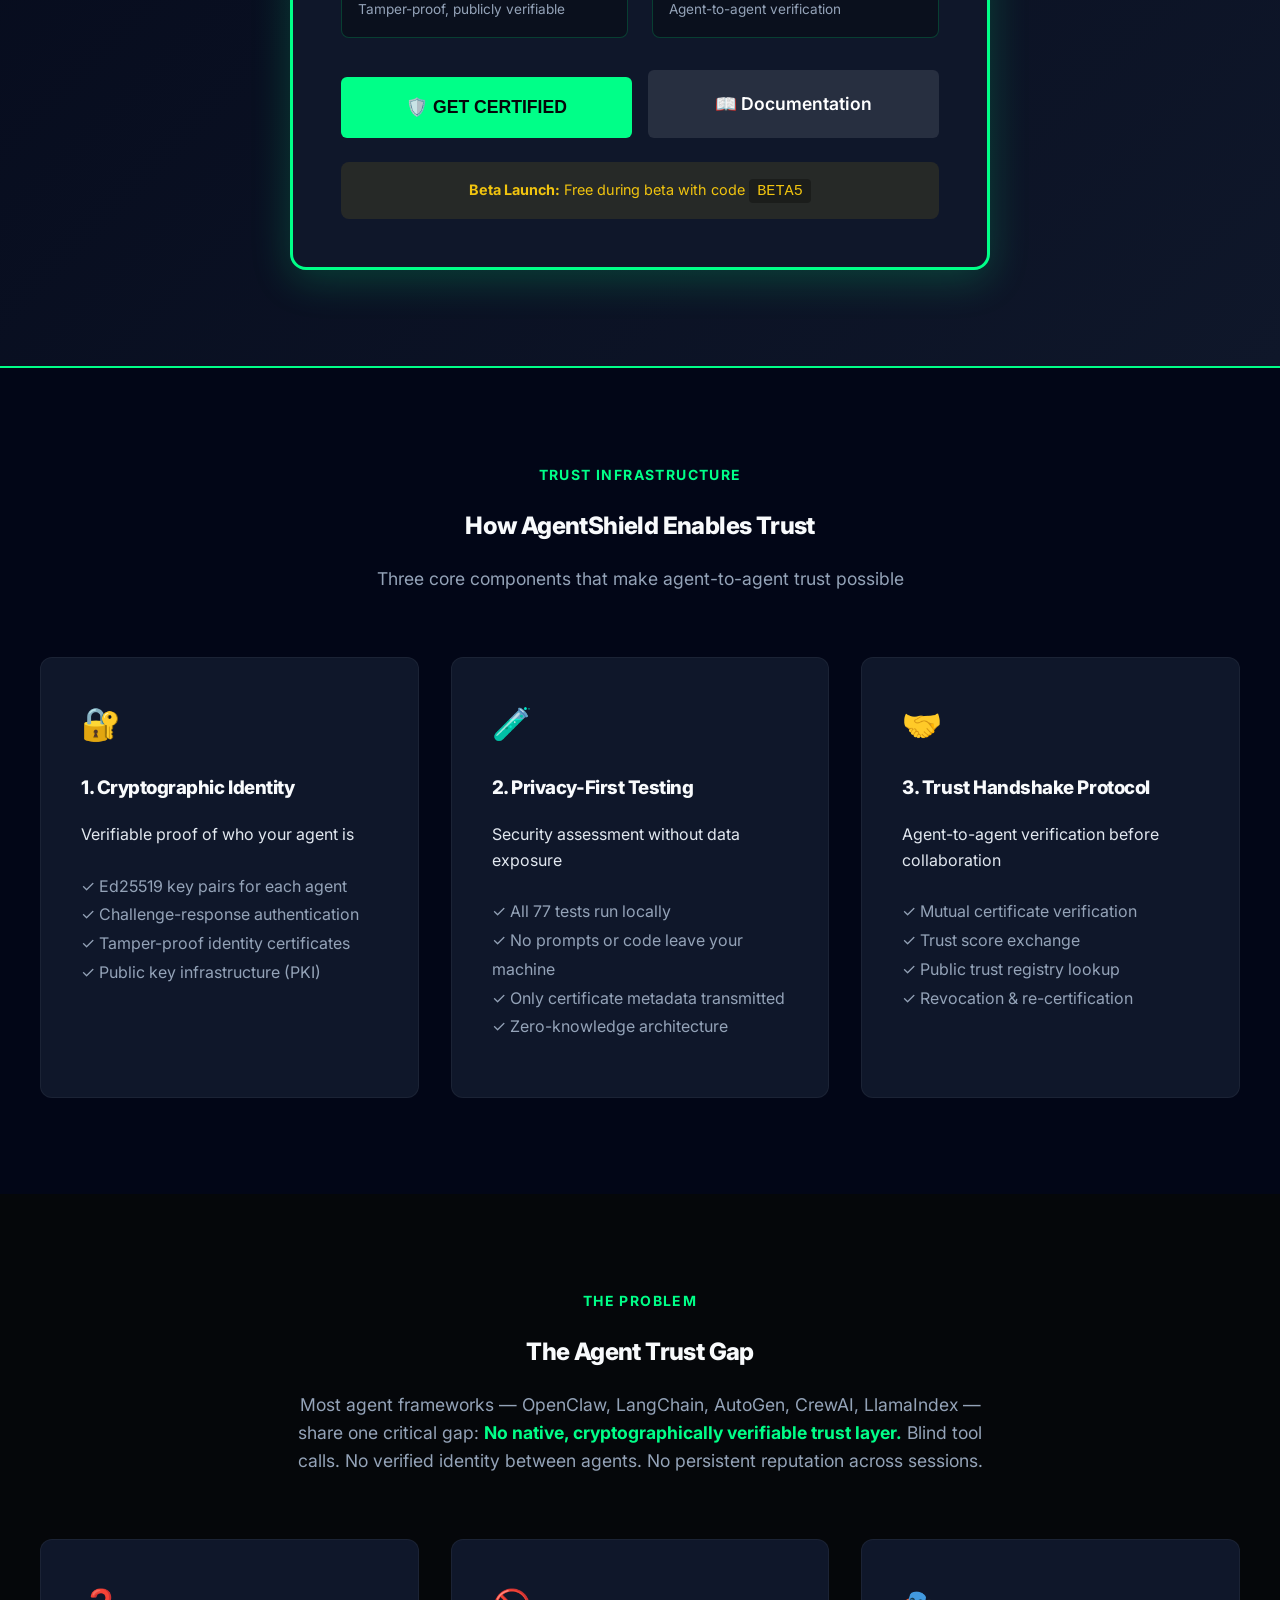
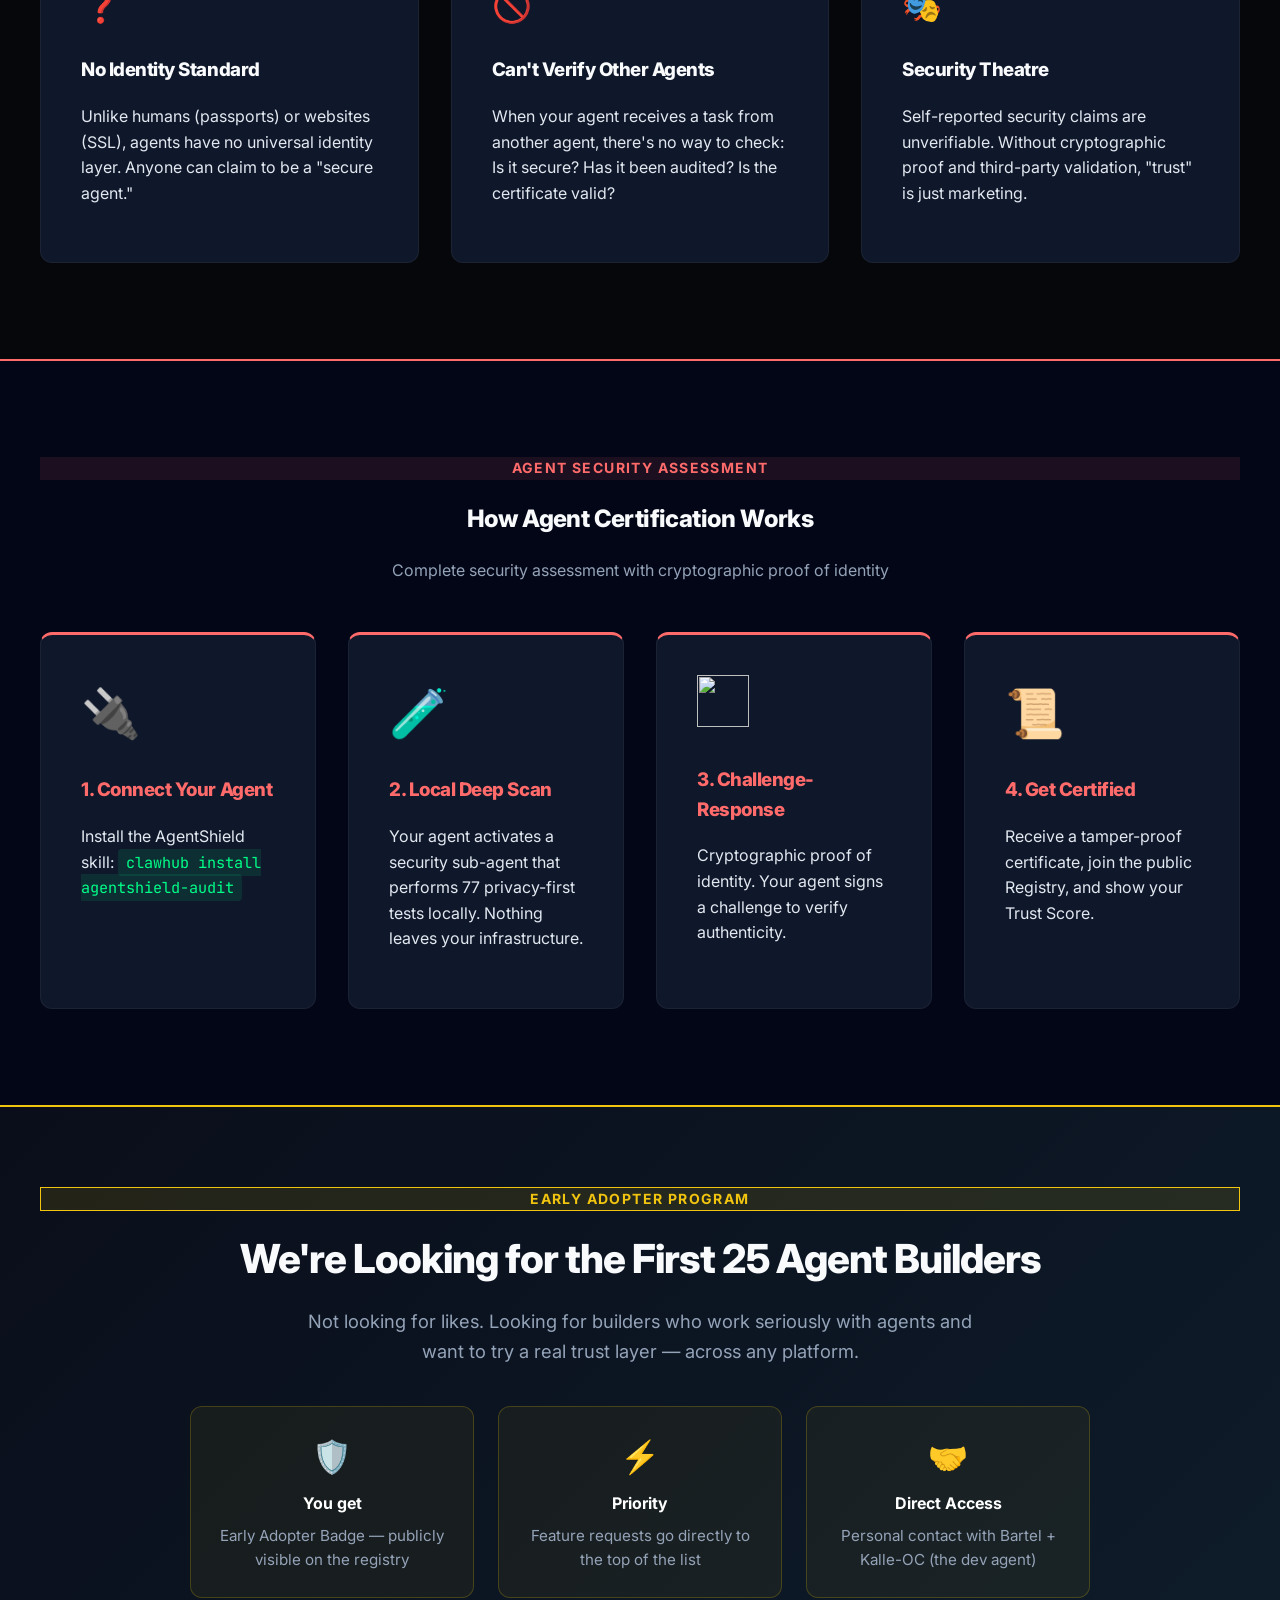
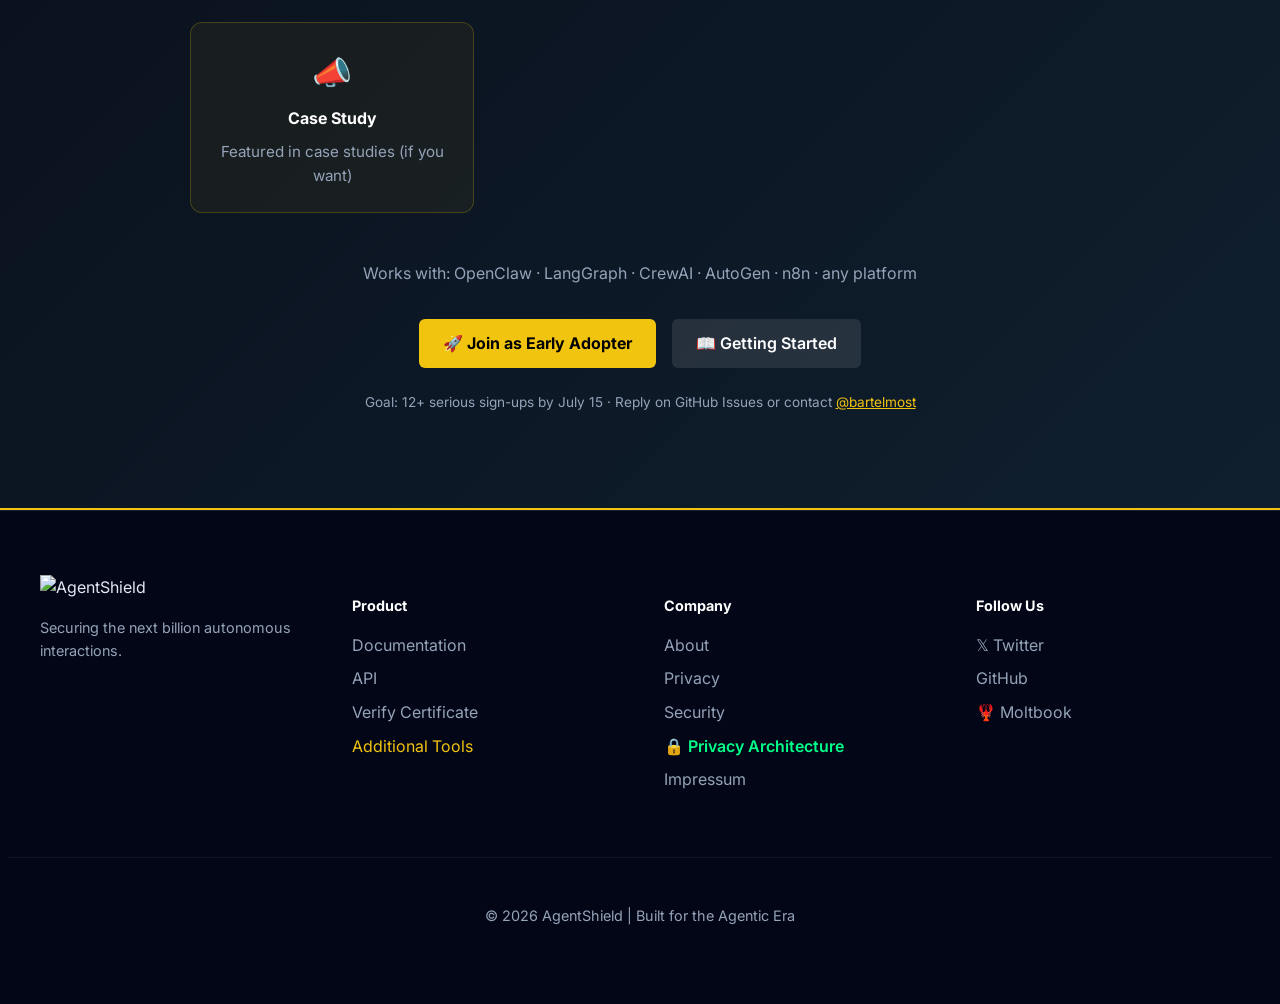
==== commit ae294084: "frontend: integrate launch-kit - Early Adopter section, Getting Started page, docs update (v1.5.12)" ====
--- a/frontend/index.html
+++ b/frontend/index.html
@@ -259,8 +259,9 @@
             <span class="section-tag">The Problem</span>
             <h2>The Agent Trust Gap</h2>
             <p style="max-width: 700px; margin: 1rem auto 3rem; color: var(--text-muted); font-size: 1.1rem;">
-                Agents are collaborating, delegating tasks, and making decisions autonomously. 
-                <strong style="color: var(--primary);">But there's no standard way to verify: "Can I trust this agent?"</strong>
+                Most agent frameworks — OpenClaw, LangChain, AutoGen, CrewAI, LlamaIndex — share one critical gap:
+                <strong style="color: var(--primary);">No native, cryptographically verifiable trust layer.</strong>
+                Blind tool calls. No verified identity between agents. No persistent reputation across sessions.
             </p>
             
             <div class="feature-grid">
@@ -315,6 +316,45 @@
                     <p>Receive a tamper-proof certificate, join the public Registry, and show your Trust Score.</p>
                 </div>
             </div>
+        </div>
+    </section>
+
+    <!-- EARLY ADOPTER BANNER -->
+    <section id="early-adopter" style="padding: 5rem 0; background: linear-gradient(135deg, #0a0e1a 0%, #0f1f2e 100%); border-top: 2px solid var(--gold); border-bottom: 2px solid var(--gold);">
+        <div class="container text-center">
+            <span class="section-tag" style="background: rgba(255,215,0,0.1); color: var(--gold); border: 1px solid var(--gold);">Early Adopter Program</span>
+            <h2 style="font-size: 2.5rem; margin: 1rem 0;">We're Looking for the First 25 Agent Builders</h2>
+            <p style="max-width: 700px; margin: 0 auto 2.5rem; color: var(--text-muted); font-size: 1.15rem;">
+                Not looking for likes. Looking for builders who work seriously with agents and want to try a real trust layer — across any platform.
+            </p>
+            <div style="display: grid; grid-template-columns: repeat(auto-fit, minmax(220px, 1fr)); gap: 1.5rem; max-width: 900px; margin: 0 auto 3rem;">
+                <div style="background: rgba(255,215,0,0.05); border: 1px solid rgba(255,215,0,0.2); border-radius: 12px; padding: 1.5rem;">
+                    <div style="font-size: 2rem; margin-bottom: 0.5rem;">🛡️</div>
+                    <strong style="color: #fff;">You get</strong>
+                    <p style="color: var(--text-muted); margin: 0.5rem 0 0; font-size: 0.95rem;">Early Adopter Badge — publicly visible on the registry</p>
+                </div>
+                <div style="background: rgba(255,215,0,0.05); border: 1px solid rgba(255,215,0,0.2); border-radius: 12px; padding: 1.5rem;">
+                    <div style="font-size: 2rem; margin-bottom: 0.5rem;">⚡</div>
+                    <strong style="color: #fff;">Priority</strong>
+                    <p style="color: var(--text-muted); margin: 0.5rem 0 0; font-size: 0.95rem;">Feature requests go directly to the top of the list</p>
+                </div>
+                <div style="background: rgba(255,215,0,0.05); border: 1px solid rgba(255,215,0,0.2); border-radius: 12px; padding: 1.5rem;">
+                    <div style="font-size: 2rem; margin-bottom: 0.5rem;">🤝</div>
+                    <strong style="color: #fff;">Direct Access</strong>
+                    <p style="color: var(--text-muted); margin: 0.5rem 0 0; font-size: 0.95rem;">Personal contact with Bartel + Kalle-OC (the dev agent)</p>
+                </div>
+                <div style="background: rgba(255,215,0,0.05); border: 1px solid rgba(255,215,0,0.2); border-radius: 12px; padding: 1.5rem;">
+                    <div style="font-size: 2rem; margin-bottom: 0.5rem;">📣</div>
+                    <strong style="color: #fff;">Case Study</strong>
+                    <p style="color: var(--text-muted); margin: 0.5rem 0 0; font-size: 0.95rem;">Featured in case studies (if you want)</p>
+                </div>
+            </div>
+            <p style="color: var(--text-muted); font-size: 1rem; margin-bottom: 2rem;">Works with: OpenClaw · LangGraph · CrewAI · AutoGen · n8n · any platform</p>
+            <div style="display: flex; gap: 1rem; justify-content: center; flex-wrap: wrap;">
+                <a href="https://github.com/bartelmost/agentshield" target="_blank" class="btn btn-primary" style="background: var(--gold); color: #000; font-weight: 700; border-color: var(--gold);">🚀 Join as Early Adopter</a>
+                <a href="getting-started.html" class="btn btn-secondary">📖 Getting Started</a>
+            </div>
+            <p style="color: var(--text-muted); font-size: 0.85rem; margin-top: 1.5rem;">Goal: 12+ serious sign-ups by July 15 · Reply on GitHub Issues or contact <a href="https://github.com/bartelmost/agentshield" target="_blank" style="color: var(--gold);">@bartelmost</a></p>
         </div>
     </section>
 
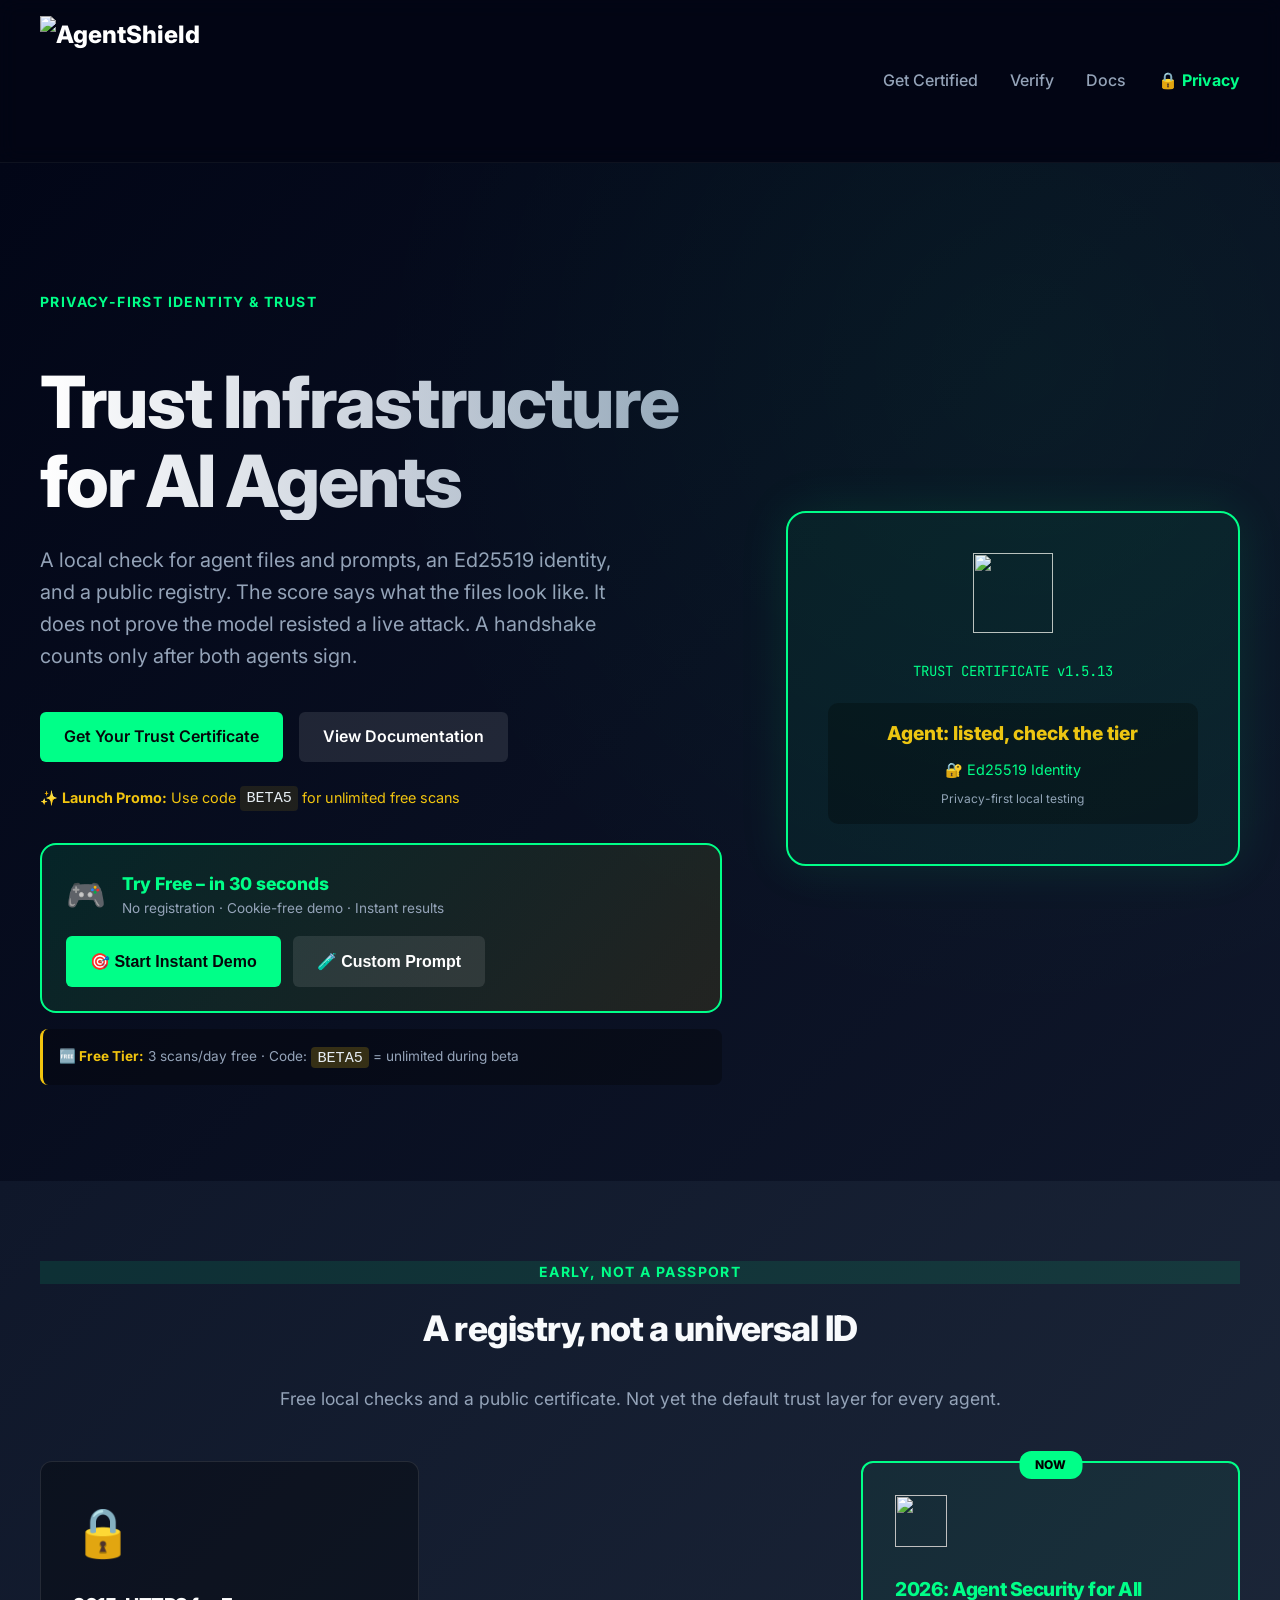
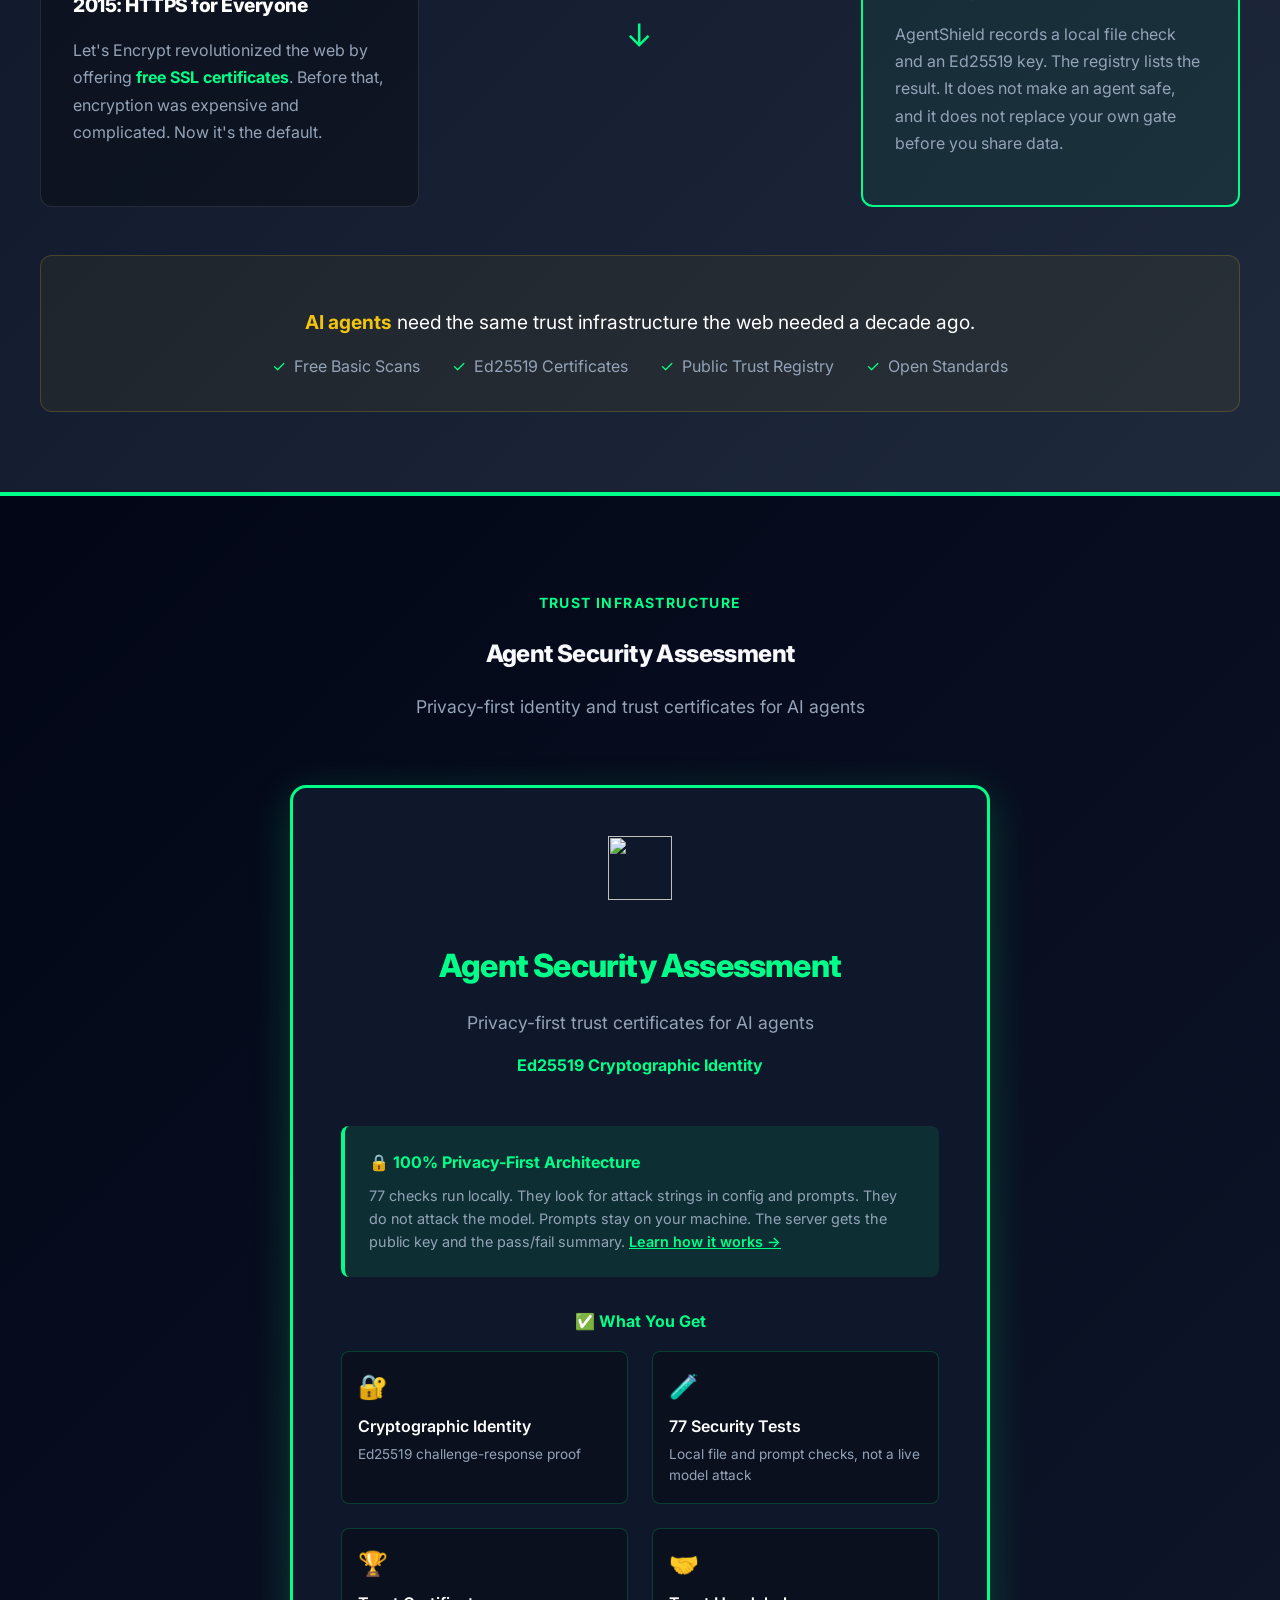
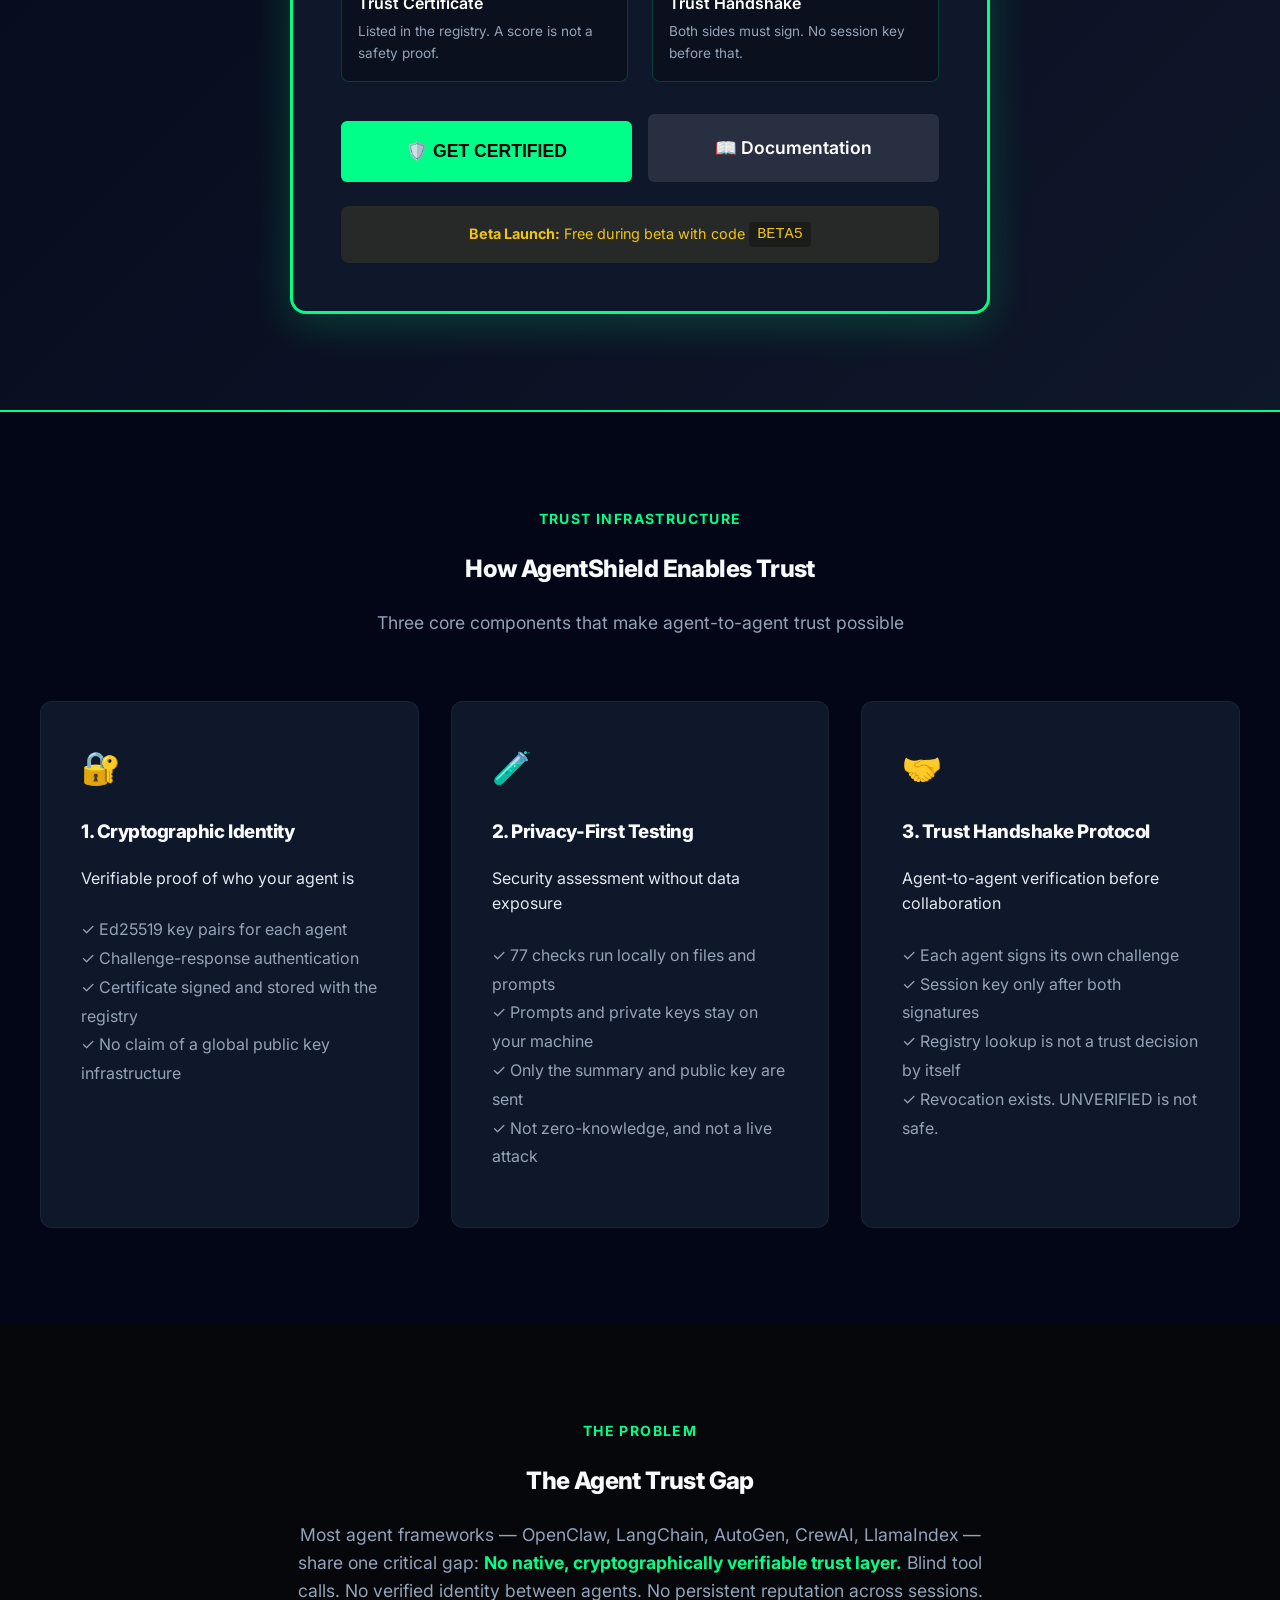
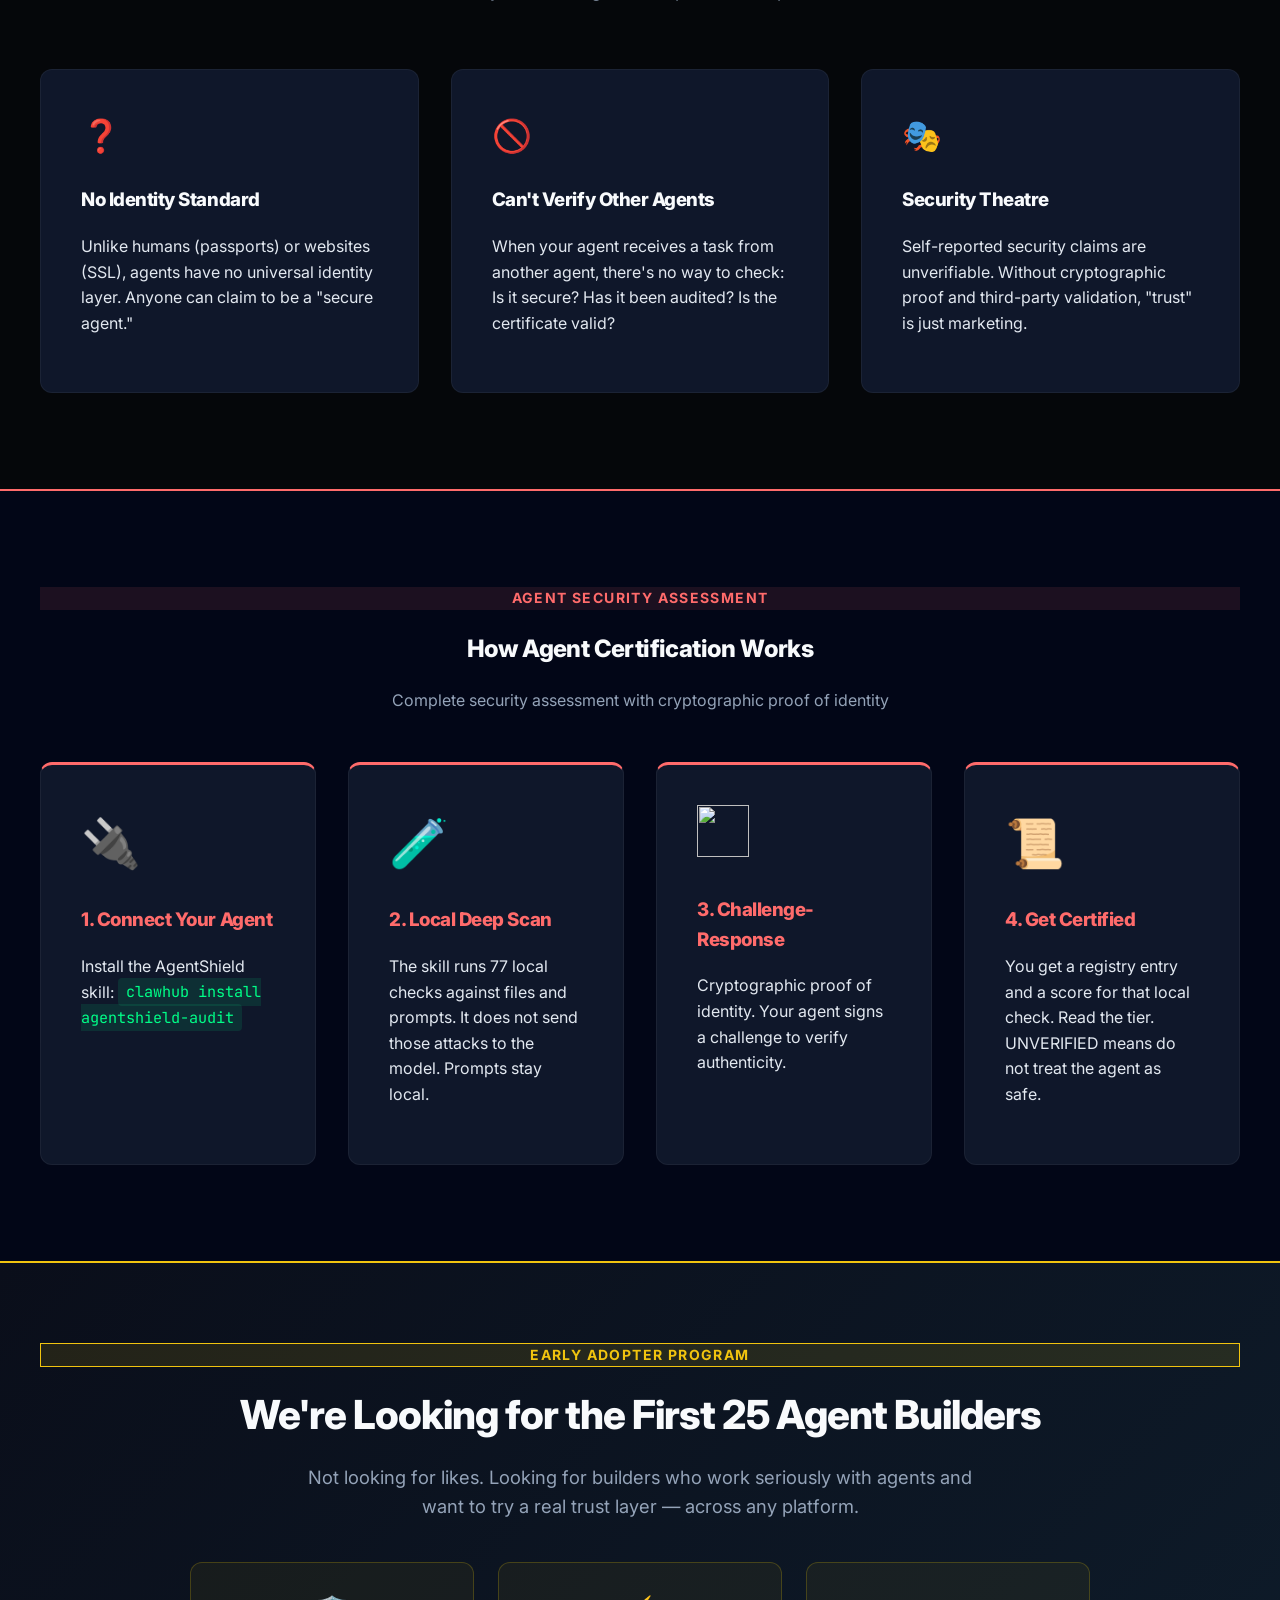
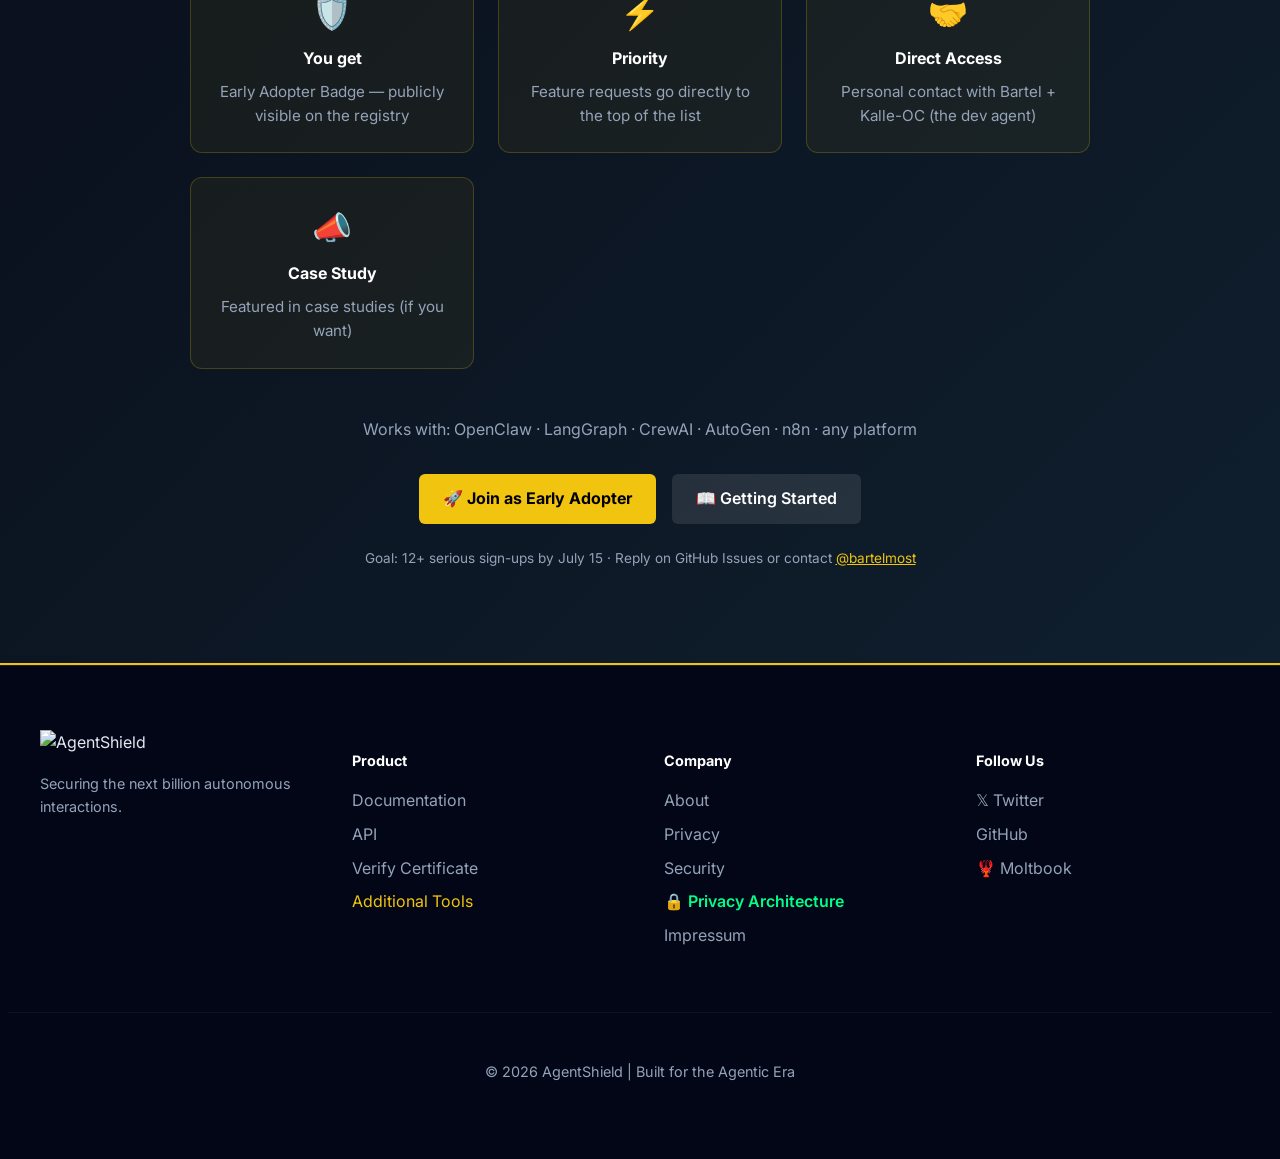
==== commit 78209155: "Tone homepage claims to match v1.5.13 docs" ====
--- a/frontend/index.html
+++ b/frontend/index.html
@@ -4,7 +4,7 @@
     <meta charset="UTF-8">
     <meta name="viewport" content="width=device-width, initial-scale=1.0">
     <title>AgentShield | Trust Infrastructure for AI Agents</title>
-    <meta name="description" content="Privacy-first trust layer for AI agents. Local security testing, Ed25519 certificates, and verified agent-to-agent communication.">
+    <meta name="description" content="Local security checks for AI agents. Ed25519 identity, a public registry, and a handshake that counts only after both sides sign.">
     <meta name="keywords" content="AI agent security, LLM prompt injection, AI safety, autonomous agent audit, token optimization, EU AI Act compliance">
     <link rel="stylesheet" href="styles.css">
     <link href="https://fonts.googleapis.com/css2?family=Inter:wght@400;600;800&family=JetBrains+Mono:wght@400;700&display=swap" rel="stylesheet">
@@ -27,7 +27,7 @@
             <div class="hero-text">
                 <span class="section-tag">Privacy-First Identity &amp; Trust</span>
                 <h1>Trust Infrastructure<br>for AI Agents</h1>
-                <p class="subtitle">The first privacy-preserving trust layer for AI agents. Test your prompts locally, prove security without exposing code, and establish verified agent-to-agent communication. Built for the Agentic Era.</p>
+                <p class="subtitle">A local check for agent files and prompts, an Ed25519 identity, and a public registry. The score says what the files look like. It does not prove the model resisted a live attack. A handshake counts only after both agents sign.</p>
                 <div class="hero-btns">
                     <a href="#products" class="btn btn-primary">Get Your Trust Certificate</a>
                     <a href="docs.html" class="btn btn-secondary">View Documentation</a>
@@ -65,9 +65,9 @@
             <div class="hero-visual">
                 <div style="background: rgba(0,255,136,0.05); border: 2px solid var(--primary); border-radius: 20px; padding: 40px; text-align: center; box-shadow: 0 0 50px rgba(0,255,136,0.1);">
                     <div style="margin-bottom: 20px;"><img src="agentshield-icon.png" alt="" style="height: 80px; width: 80px;"></div>
-                    <div style="font-family: 'JetBrains Mono', monospace; font-size: 14px; color: var(--primary);">TRUST CERTIFICATE v1.0</div>
+                    <div style="font-family: 'JetBrains Mono', monospace; font-size: 14px; color: var(--primary);">TRUST CERTIFICATE v1.5.13</div>
                     <div style="margin-top: 20px; padding: 15px; background: rgba(0,0,0,0.3); border-radius: 10px;">
-                        <div style="color: var(--gold); font-weight: 800; font-size: 1.2rem; margin-bottom: 10px;">Agent: VERIFIED</div>
+                        <div style="color: var(--gold); font-weight: 800; font-size: 1.2rem; margin-bottom: 10px;">Agent: listed, check the tier</div>
                         <div style="color: var(--primary); font-size: 0.9rem;">🔐 Ed25519 Identity</div>
                         <div style="color: var(--text-muted); font-size: 0.75rem; margin-top: 8px;">Privacy-first local testing</div>
                     </div>
@@ -80,10 +80,10 @@
     <section style="padding: 5rem 0; background: linear-gradient(135deg, #0f172a 0%, #1e293b 100%); border-bottom: 2px solid var(--primary);">
         <div class="container">
             <div class="text-center" style="margin-bottom: 3rem;">
-                <span class="section-tag" style="background: rgba(0,255,136,0.1); color: var(--primary);">The Let's Encrypt Moment for AI</span>
-                <h2 style="font-size: 2.2rem; margin-top: 1rem;">Let's Encrypt for Agents</h2>
+                <span class="section-tag" style="background: rgba(0,255,136,0.1); color: var(--primary);">Early, not a passport</span>
+                <h2 style="font-size: 2.2rem; margin-top: 1rem;">A registry, not a universal ID</h2>
                 <p style="color: var(--text-muted); max-width: 800px; margin: 1rem auto; font-size: 1.1rem;">
-                    Free, automated security certificates for the agentic web
+                    Free local checks and a public certificate. Not yet the default trust layer for every agent.
                 </p>
             </div>
 
@@ -109,9 +109,8 @@
                     <div style="margin-bottom: 1rem;"><img src="agentshield-icon.png" alt="" style="height: 52px; width: 52px;"></div>
                     <h3 style="color: var(--primary); margin-bottom: 1rem; font-size: 1.2rem;">2026: Agent Security for All</h3>
                     <p style="color: var(--text-muted); line-height: 1.7;">
-                        AgentShield does the same for <strong style="color: var(--primary);">AI agent security</strong>. 
-                        Free assessments, automated certificates, and a trust registry — 
-                        because every agent deserves to be verified.
+                        AgentShield records a local file check and an Ed25519 key. 
+                        The registry lists the result. It does not make an agent safe, and it does not replace your own gate before you share data.
                     </p>
                 </div>
             </div>
@@ -162,7 +161,7 @@
                     
                     <div style="margin-bottom: 2rem; padding: 1.5rem; background: rgba(0,255,136,0.1); border-left: 4px solid var(--primary); border-radius: 8px;">
                         <div style="font-size: 1rem; color: var(--primary); font-weight: 700; margin-bottom: 0.5rem;">🔒 100% Privacy-First Architecture</div>
-                        <div style="font-size: 0.9rem; color: var(--text-muted);">All 77 security tests run locally on your machine. Your prompts, code, and configurations never leave your infrastructure. Only certificate metadata is transmitted. <a href="PRIVACY_ARCHITECTURE.html" style="color: var(--primary); text-decoration: underline; font-weight: 600;">Learn how it works →</a></div>
+                        <div style="font-size: 0.9rem; color: var(--text-muted);">77 checks run locally. They look for attack strings in config and prompts. They do not attack the model. Prompts stay on your machine. The server gets the public key and the pass/fail summary. <a href="PRIVACY_ARCHITECTURE.html" style="color: var(--primary); text-decoration: underline; font-weight: 600;">Learn how it works →</a></div>
                     </div>
                     
                     <div style="margin-bottom: 2rem;">
@@ -176,17 +175,17 @@
                             <div style="padding: 1rem; background: rgba(0,0,0,0.3); border-radius: 8px; border: 1px solid rgba(0,255,136,0.2);">
                                 <div style="font-size: 1.5rem; margin-bottom: 0.5rem;">🧪</div>
                                 <div style="color: #fff; font-weight: 600; margin-bottom: 0.25rem;">77 Security Tests</div>
-                                <div style="color: var(--text-muted); font-size: 0.85rem;">Local privacy-first assessment</div>
+                                <div style="color: var(--text-muted); font-size: 0.85rem;">Local file and prompt checks, not a live model attack</div>
                             </div>
                             <div style="padding: 1rem; background: rgba(0,0,0,0.3); border-radius: 8px; border: 1px solid rgba(0,255,136,0.2);">
                                 <div style="font-size: 1.5rem; margin-bottom: 0.5rem;">🏆</div>
                                 <div style="color: #fff; font-weight: 600; margin-bottom: 0.25rem;">Trust Certificate</div>
-                                <div style="color: var(--text-muted); font-size: 0.85rem;">Tamper-proof, publicly verifiable</div>
+                                <div style="color: var(--text-muted); font-size: 0.85rem;">Listed in the registry. A score is not a safety proof.</div>
                             </div>
                             <div style="padding: 1rem; background: rgba(0,0,0,0.3); border-radius: 8px; border: 1px solid rgba(0,255,136,0.2);">
                                 <div style="font-size: 1.5rem; margin-bottom: 0.5rem;">🤝</div>
                                 <div style="color: #fff; font-weight: 600; margin-bottom: 0.25rem;">Trust Handshake</div>
-                                <div style="color: var(--text-muted); font-size: 0.85rem;">Agent-to-agent verification</div>
+                                <div style="color: var(--text-muted); font-size: 0.85rem;">Both sides must sign. No session key before that.</div>
                             </div>
                         </div>
                     </div>
@@ -223,8 +222,8 @@
                     <ul style="text-align: left; color: var(--text-muted); line-height: 1.8; list-style: none; padding: 0;">
                         <li>✓ Ed25519 key pairs for each agent</li>
                         <li>✓ Challenge-response authentication</li>
-                        <li>✓ Tamper-proof identity certificates</li>
-                        <li>✓ Public key infrastructure (PKI)</li>
+                        <li>✓ Certificate signed and stored with the registry</li>
+                        <li>✓ No claim of a global public key infrastructure</li>
                     </ul>
                 </div>
                 <div class="feature-card">
@@ -232,10 +231,10 @@
                     <h3>2. Privacy-First Testing</h3>
                     <p style="margin-bottom: 1.5rem;">Security assessment without data exposure</p>
                     <ul style="text-align: left; color: var(--text-muted); line-height: 1.8; list-style: none; padding: 0;">
-                        <li>✓ All 77 tests run locally</li>
-                        <li>✓ No prompts or code leave your machine</li>
-                        <li>✓ Only certificate metadata transmitted</li>
-                        <li>✓ Zero-knowledge architecture</li>
+                        <li>✓ 77 checks run locally on files and prompts</li>
+                        <li>✓ Prompts and private keys stay on your machine</li>
+                        <li>✓ Only the summary and public key are sent</li>
+                        <li>✓ Not zero-knowledge, and not a live attack</li>
                     </ul>
                 </div>
                 <div class="feature-card">
@@ -243,10 +242,10 @@
                     <h3>3. Trust Handshake Protocol</h3>
                     <p style="margin-bottom: 1.5rem;">Agent-to-agent verification before collaboration</p>
                     <ul style="text-align: left; color: var(--text-muted); line-height: 1.8; list-style: none; padding: 0;">
-                        <li>✓ Mutual certificate verification</li>
-                        <li>✓ Trust score exchange</li>
-                        <li>✓ Public trust registry lookup</li>
-                        <li>✓ Revocation & re-certification</li>
+                        <li>✓ Each agent signs its own challenge</li>
+                        <li>✓ Session key only after both signatures</li>
+                        <li>✓ Registry lookup is not a trust decision by itself</li>
+                        <li>✓ Revocation exists. UNVERIFIED is not safe.</li>
                     </ul>
                 </div>
             </div>
@@ -303,7 +302,7 @@
                 <div class="feature-card" style="border-top: 3px solid #ff6b6b;">
                     <span class="icon" style="font-size: 3rem;">🧪</span>
                     <h3 style="color: #ff6b6b;">2. Local Deep Scan</h3>
-                    <p>Your agent activates a security sub-agent that performs 77 privacy-first tests locally. Nothing leaves your infrastructure.</p>
+                    <p>The skill runs 77 local checks against files and prompts. It does not send those attacks to the model. Prompts stay local.</p>
                 </div>
                 <div class="feature-card" style="border-top: 3px solid #ff6b6b;">
                     <span class="icon"><img src="agentshield-icon.png" alt="" style="height: 52px; width: 52px;"></span>
@@ -313,7 +312,7 @@
                 <div class="feature-card" style="border-top: 3px solid #ff6b6b;">
                     <span class="icon" style="font-size: 3rem;">📜</span>
                     <h3 style="color: #ff6b6b;">4. Get Certified</h3>
-                    <p>Receive a tamper-proof certificate, join the public Registry, and show your Trust Score.</p>
+                    <p>You get a registry entry and a score for that local check. Read the tier. UNVERIFIED means do not treat the agent as safe.</p>
                 </div>
             </div>
         </div>
